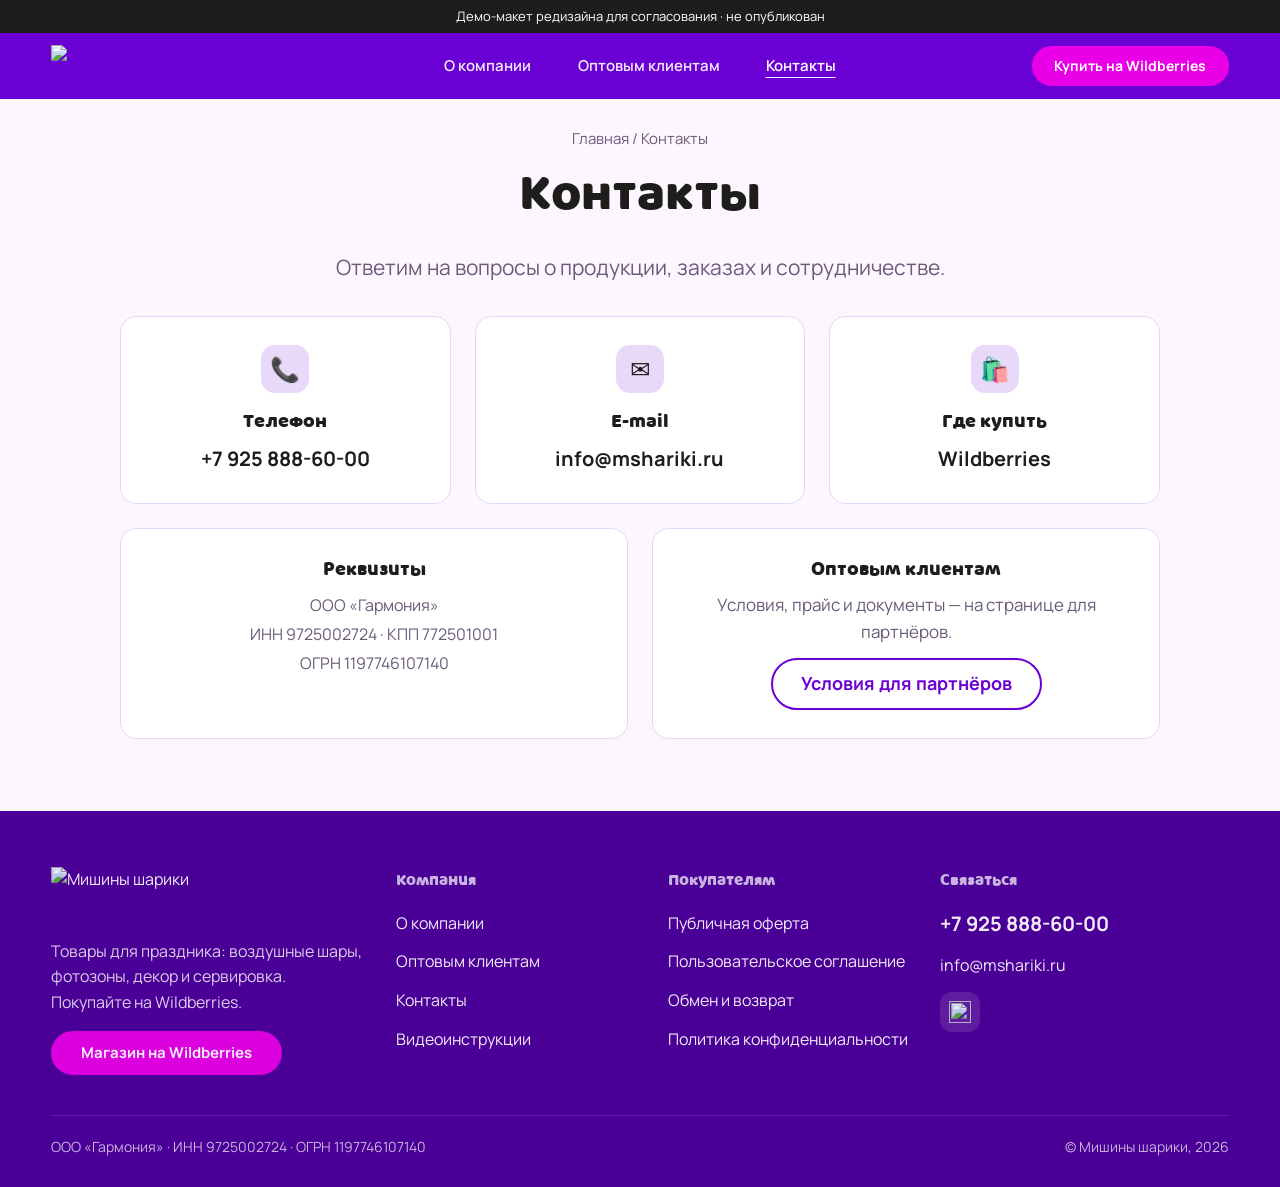
==== kontakty.html @ 238edade "Update Mishiny Shariki demo with approved homepage and company copy" ====
<!doctype html><html lang="ru"><head><meta charset="utf-8">
<meta name="viewport" content="width=device-width,initial-scale=1">
<title>Контакты — Мишины шарики</title><meta name="robots" content="noindex">
<link rel="preconnect" href="https://fonts.googleapis.com"><link rel="preconnect" href="https://fonts.gstatic.com" crossorigin>
<link href="https://fonts.googleapis.com/css2?family=Manrope:wght@400;500;600;700;800&display=swap" rel="stylesheet">
<link rel="stylesheet" href="styles.css"></head><body>
<div class="demo-flag">Демо-макет редизайна для согласования · не опубликован</div>
<header class="hdr" id="hdr"><div class="wrap">
<a class="logo" href="index.html" aria-label="Мишины шарики — на главную"><img src="https://cdn.insales-shop.ru/files/1/7526/40328550/original/logo_%D0%9B%D0%BE%D0%B3%D0%BE_3%D0%BA4.svg" alt="Мишины шарики"></a>
<nav><a href="o-kompanii.html">О компании</a><a href="optovym-klientam.html">Оптовым клиентам</a><a href="kontakty.html" aria-current="page">Контакты</a></nav>
<a class="btn btn-main hdr-cta" href="https://www.wildberries.ru/brands/mishiny-shariki" target="_blank" rel="noopener">Купить на Wildberries</a>
<button class="burger" aria-label="Меню" onclick="document.getElementById('hdr').classList.toggle('open')">☰</button>
</div></header><main>
<div class="wrap"><div class="crumbs"><a href="index.html">Главная</a> / Контакты</div>
<div class="page-head"><h1>Контакты</h1><p class="lead">Ответим на вопросы о продукции, заказах и сотрудничестве.</p></div>
<div class="contacts">
<div class="tile"><div class="ico">📞</div><h3>Телефон</h3><a href="tel:+79258886000">+7 925 888-60-00</a></div>
<div class="tile"><div class="ico">✉️</div><h3>E-mail</h3><a href="mailto:info@mshariki.ru">info@mshariki.ru</a></div>
<div class="tile"><div class="ico">🛍️</div><h3>Где купить</h3><a href="https://www.wildberries.ru/brands/mishiny-shariki" target="_blank" rel="noopener">Wildberries</a></div>
</div>
<div class="split" style="margin-top:24px">
<div class="tile"><h3>Реквизиты</h3><div class="req">ООО «Гармония»<br>ИНН 9725002724 · КПП 772501001<br>ОГРН 1197746107140</div></div>
<div class="tile"><h3>Оптовым клиентам</h3><p>Условия, прайс и документы — на странице для партнёров.</p><a class="btn btn-line" href="optovym-klientam.html" style="margin-top:12px">Условия для партнёров</a></div>
</div></div></main><footer class="ftr"><div class="wrap">
<div class="ftr-grid">
 <div><a class="logo" href="index.html"><img src="https://cdn.insales-shop.ru/files/1/7526/40328550/original/logo_%D0%9B%D0%BE%D0%B3%D0%BE_3%D0%BA4.svg" alt="Мишины шарики"></a>
  <p>Товары для праздника: воздушные шары, фотозоны, декор и сервировка. Покупайте на Wildberries.</p>
  <a class="btn btn-main" href="https://www.wildberries.ru/brands/mishiny-shariki" target="_blank" rel="noopener" style="min-height:44px;font-size:15px">Магазин на Wildberries</a></div>
 <div><h4>Компания</h4><ul><li><a href="o-kompanii.html">О компании</a></li><li><a href="optovym-klientam.html">Оптовым клиентам</a></li><li><a href="kontakty.html">Контакты</a></li><li><a href="videoinstruktsii.html">Видеоинструкции</a></li></ul></div>
 <div><h4>Покупателям</h4><ul><li><a href="https://mshariki.ru/page/oferta">Публичная оферта</a></li><li><a href="https://mshariki.ru/page/agreement">Пользовательское соглашение</a></li><li><a href="https://mshariki.ru/page/exchange">Обмен и возврат</a></li><li><a href="https://mshariki.ru/page/privacy-policy">Политика конфиденциальности</a></li></ul></div>
 <div><h4>Связаться</h4><ul><li><a class="big" href="tel:+79258886000">+7 925 888-60-00</a></li><li><a href="mailto:info@mshariki.ru">info@mshariki.ru</a></li></ul>
  <div class="social"><a href="#" aria-label="MAX"><img src="https://cdn.insales-shop.ru/files/1/5425/138122545/original/MAX-24x24.png" alt=""></a></div></div>
</div>
<div class="ftr-bottom"><span>ООО «Гармония» · ИНН 9725002724 · ОГРН 1197746107140</span><span>© Мишины шарики, 2026</span></div>
</div></footer>
<script>
(function(){var h=document.getElementById('hdr');addEventListener('scroll',function(){h.classList.toggle('scrolled',scrollY>10)},{passive:true});
document.querySelectorAll('.slider').forEach(function(s){var t=s.querySelector('.track'),p=s.querySelector('.prev'),n=s.querySelector('.next');if(!t||!p||!n)return;
function st(){p.disabled=t.scrollLeft<=4;n.disabled=t.scrollLeft+t.clientWidth>=t.scrollWidth-4}
function step(){var c=t.querySelector('.card');return c?c.getBoundingClientRect().width+24:t.clientWidth}
p.onclick=function(){t.scrollBy({left:-step()})};n.onclick=function(){t.scrollBy({left:step()})};t.addEventListener('scroll',st,{passive:true});addEventListener('resize',st);st()});
})();
</script></body></html>
---- styles.css ----
@font-face{font-family:"Baloo Cyrillic";src:url(fonts/baloo-cyrillic.ttf) format("truetype");font-weight:400 900;font-display:swap}
/* Мишины шарики — демо редизайна v2. Единая система: шрифт Inter Tight, одна ширина контента, одна шкала размеров. */
:root{
  --violet:#6B00D4; --lilac-br:#D094FF; --pink-br:#FA94FF; --peach:#FFC4B9; --rose:#FF0089; --black-br:#1D1D1B; --violet-dark:#4A0096; --magenta:#E900E6; --magenta-dark:#C400C1;
  --lilac:#E9D9F9; --lilac-soft:#F4EAFD; --bg:#FEF6FF; --ink:#1D1D1B; --muted:#6A5B78; --line:#E6D6F5; --white:#fff;
  --wrap:1680px; --gut:4vw; --r:16px; --r-sm:10px;
  --h1:clamp(32px,4.4vw,52px); --h2:clamp(26px,3vw,36px); --h3:20px; --body:18px; --small:15px;
}
*{box-sizing:border-box}
html{scroll-behavior:smooth}
body{margin:0;background:var(--bg);color:var(--ink);font:400 var(--body)/1.6 "Manrope","Inter Tight",system-ui,-apple-system,"Segoe UI",Roboto,Arial,sans-serif;-webkit-font-smoothing:antialiased}
img{max-width:100%;display:block}
a{color:var(--violet)}
h1,h2,h3{font-weight:800;line-height:1.15;margin:0 0 .5em;letter-spacing:-.01em}
h1{font-size:var(--h1)} h2{font-size:var(--h2)} h3{font-size:var(--h3);line-height:1.3}
p{margin:0 0 1em}
.wrap{max-width:var(--wrap);margin:0 auto;padding:0 var(--gut)}
.demo-flag{background:var(--ink);color:#fff;font-size:13px;text-align:center;padding:6px 12px}

/* кнопки */
.btn{display:inline-flex;align-items:center;justify-content:center;gap:8px;min-height:52px;padding:0 28px;border-radius:999px;font:700 17px/1 inherit;font-family:inherit;text-decoration:none;border:2px solid transparent;cursor:pointer;transition:background .15s,transform .15s}
.btn:active{transform:scale(.98)}
.btn-main{background:var(--magenta);color:#fff}
.btn-main:hover{background:var(--magenta-dark)}
.btn-line{background:transparent;color:var(--violet);border-color:var(--violet)}
.btn-line:hover{background:var(--lilac-soft)}

/* шапка */
.hdr{position:sticky;top:0;z-index:20;background:var(--violet);color:#fff}
.hdr .wrap{display:flex;align-items:center;gap:32px;min-height:76px}
.hdr .logo img{height:48px;width:auto}
.hdr nav{display:flex;gap:28px;margin-left:auto}
.hdr nav a{color:#fff;text-decoration:none;font-weight:600;font-size:16px;opacity:.92}
.hdr nav a:hover,.hdr nav a[aria-current]{opacity:1;text-decoration:underline;text-underline-offset:6px}
.hdr .btn{min-height:44px;padding:0 22px;font-size:15px}
.burger{display:none;margin-left:auto;background:none;border:0;color:#fff;font-size:28px;line-height:1;cursor:pointer;padding:8px}

/* главная — первый экран */
.hero{padding:40px 0 24px}
.hero-card{position:relative;overflow:hidden;background:linear-gradient(160deg,var(--lilac) 0%,#F7EEFF 60%,var(--bg) 100%);border-radius:28px;padding:72px 56px 132px;text-align:center}
.hero-card h1{max-width:760px;margin:0 auto .4em}
.hero-card p{max-width:640px;margin:0 auto 1.6em;color:var(--muted);font-size:20px}
.hero-cta{display:flex;gap:14px;justify-content:center;flex-wrap:wrap}
.hero .deco{position:absolute;bottom:-10px;width:300px;pointer-events:none}
.hero .deco.l{left:-30px} .hero .deco.r{right:-20px}
.hero-content{position:relative;z-index:1}

/* секции */
.sec{padding:56px 0}
.sec-head{display:flex;align-items:end;justify-content:space-between;gap:16px;margin-bottom:28px}
.sec-head p{color:var(--muted);margin:0;max-width:560px}

/* видеоинструкции */
.cards{display:grid;grid-template-columns:repeat(3,1fr);gap:24px}
.card{background:#fff;border:1px solid var(--line);border-radius:var(--r);overflow:hidden;display:flex;flex-direction:column;text-decoration:none;color:inherit;transition:transform .2s,box-shadow .2s}
.card:hover{transform:translateY(-4px);box-shadow:0 16px 36px rgba(107,0,212,.12)}
.thumb{position:relative;aspect-ratio:16/10;overflow:hidden;background:linear-gradient(135deg,#C9A6F2,#F3A6F1)}
.thumb img{position:absolute;inset:0;width:100%;height:100%;object-fit:cover}
.play{position:absolute;inset:0;margin:auto;width:64px;height:64px;border-radius:50%;background:rgba(255,255,255,.92);display:grid;place-items:center;box-shadow:0 6px 18px rgba(0,0,0,.15)}
.play::after{content:"";border-left:20px solid var(--magenta);border-top:12px solid transparent;border-bottom:12px solid transparent;margin-left:5px}
.card-body{padding:20px 22px 24px;display:flex;flex-direction:column;gap:14px;flex:1}
.card-body h3{margin:0}
.card-body .more{margin-top:auto;color:var(--magenta);font-weight:700;font-size:16px}

/* полоса опта */
.band{background:var(--violet);color:#fff;border-radius:28px;padding:48px 56px;display:grid;grid-template-columns:1.4fr 1fr;gap:32px;align-items:center}
.band h2{color:#fff}
.band p{opacity:.9;margin:0}
.band .btn-main{justify-self:end}

/* внутренние страницы — единый шаблон */
.crumbs{font-size:var(--small);color:var(--muted);padding:28px 0 0}
.crumbs a{color:var(--muted);text-decoration:none}
.crumbs a:hover{color:var(--violet)}
.page-head{padding:16px 0 32px}
.page-head .lead{font-size:21px;color:var(--muted);max-width:820px}
.prose{max-width:820px}
.prose h2{margin-top:1.6em}
.prose p{color:#2E2338}
.grid-3{display:grid;grid-template-columns:repeat(3,1fr);gap:24px;margin:8px 0 8px}
.tile{background:#fff;border:1px solid var(--line);border-radius:var(--r);padding:28px}
.tile .ico{width:48px;height:48px;border-radius:14px;background:var(--lilac);display:grid;place-items:center;font-size:24px;margin-bottom:16px}
.tile h3{margin-bottom:8px}
.tile p{margin:0;color:var(--muted);font-size:17px}
.split{display:grid;grid-template-columns:1fr 1fr;gap:24px}

/* форма */
.form-card{background:var(--lilac-soft);border-radius:28px;padding:40px}
.form-card h2{margin-bottom:.3em}
.form-card .sub{color:var(--muted);margin-bottom:24px}
.fields{display:grid;grid-template-columns:1fr 1fr;gap:16px}
.fields .full{grid-column:1/-1}
label{display:block;font-size:var(--small);font-weight:600;margin-bottom:6px}
input,textarea{width:100%;border:1px solid transparent;background:#fff;border-radius:var(--r-sm);padding:14px 16px;font:inherit;font-size:17px;color:var(--ink)}
input:focus,textarea:focus{outline:none;border-color:var(--violet)}
textarea{min-height:110px;resize:vertical}
.agree{display:flex;gap:10px;align-items:flex-start;font-size:14px;color:var(--muted);margin:16px 0 20px}
.agree input{width:auto;margin-top:3px}

/* контакты */
.contacts{display:grid;grid-template-columns:repeat(3,1fr);gap:24px}
.contacts .tile a{font-size:20px;font-weight:700;color:var(--ink);text-decoration:none}
.req{font-size:16px;color:var(--muted);line-height:1.8}

/* футер */
.ftr{background:var(--violet-dark);color:#fff;margin-top:72px;padding:56px 0 28px}
.ftr-grid{display:grid;grid-template-columns:1.3fr 1fr 1fr 1.2fr;gap:32px}
.ftr .logo img{height:56px;width:auto;margin-bottom:16px}
.ftr p{opacity:.8;font-size:16px}
.ftr h4{font-size:14px;text-transform:uppercase;letter-spacing:.08em;opacity:.7;margin:0 0 14px;font-weight:700}
.ftr ul{list-style:none;margin:0;padding:0;display:grid;gap:10px}
.ftr a{color:#fff;text-decoration:none;font-size:16px;opacity:.92}
.ftr a:hover{opacity:1;text-decoration:underline}
.ftr .big{font-size:20px;font-weight:700}
.social{display:flex;gap:10px;margin-top:14px}
.social a{width:40px;height:40px;border-radius:12px;background:rgba(255,255,255,.12);display:grid;place-items:center}
.social img{width:22px;height:22px}
.ftr-bottom{border-top:1px solid rgba(255,255,255,.16);margin-top:40px;padding-top:20px;display:flex;justify-content:space-between;gap:16px;flex-wrap:wrap;font-size:14px;opacity:.7}

/* мобильная версия */
@media (max-width:960px){
  .cards,.grid-3,.contacts{grid-template-columns:1fr 1fr}
  .ftr-grid{grid-template-columns:1fr 1fr}
  .band{grid-template-columns:1fr;padding:36px 28px}
  .band .btn-main{justify-self:start}
}
@media (max-width:720px){
  :root{--gut:16px;--body:17px}
  .hdr nav{display:none}
  .hdr .wrap{min-height:64px;gap:12px}
  .hdr .logo img{height:40px}
  .hdr .hdr-cta{display:none}
  .burger{display:block}
  .hdr.open nav{display:flex;position:absolute;top:64px;left:0;right:0;flex-direction:column;gap:0;background:var(--violet);padding:8px 16px 16px}
  .hdr.open nav a{padding:12px 0;border-bottom:1px solid rgba(255,255,255,.15)}
  .hero{padding:16px 0}
  .hero-card{padding:40px 20px 190px;border-radius:22px}
  .hero-card p{font-size:17px}
  .hero .deco{width:140px;bottom:-8px}
  .hero .deco.l{left:-24px} .hero .deco.r{right:-18px}
  .hero-cta .btn{width:100%}
  .sec{padding:40px 0}
  .sec-head{flex-direction:column;align-items:start}
  .cards,.grid-3,.contacts,.split,.fields{grid-template-columns:1fr}
  .form-card{padding:28px 20px}
  .ftr-grid{grid-template-columns:1fr}
}


/* ===== правки Александры 22.11: её первый экран, единое выравнивание по центру ===== */
.wrap{padding:0 max(16px,4vw)}
.hero{padding:24px 0 8px}
.hero-card{height:75vh;min-height:520px;max-height:820px;display:flex;align-items:center;justify-content:center;padding:40px 24px 120px;border-radius:35px;
  background:#E9D9F9 url(https://cdn.insales-shop.ru/files/1/49/100376625/original/banner_94f40b63a5e8bab4c2ad0e14fa8c6d6b.jpg) center/cover no-repeat}
.hero-card h1{font-size:clamp(34px,5vw,72px);line-height:1.02;max-width:1100px;margin:0 auto .45em}
.hero-card p{font-size:clamp(17px,1.5vw,22px);font-weight:500;color:var(--ink);max-width:820px}
.hero-content{position:relative;z-index:2}
/* шары как в её теме: лежат внизу, повёрнуты на 90°, медленно раскачиваются */
.hero .slider-el{position:absolute;z-index:1;height:auto;pointer-events:none}
.hero .slider-el-left{width:clamp(300px,29vw,562px);left:0;bottom:-44%;transform:rotate(90deg);animation:slider-el 30s linear infinite}
.hero .slider-el-right{width:clamp(300px,29vw,562px);right:5%;bottom:-49%;transform:rotate(90deg);animation:slider-el 30s linear infinite reverse}
.hero .slider-cake{width:clamp(150px,15vw,300px);right:0;bottom:-7%;transform:rotate(-15deg);animation:slider-cake 10s linear infinite}
.hero .circle{position:absolute;width:1500px;height:1500px;border-radius:50%;background:rgba(197,166,237,.5);z-index:0;left:0}
.hero .circle1{bottom:-1250px;animation:circle 15s linear infinite}
.hero .circle2{bottom:-1150px;animation:circle 45s linear infinite}
@keyframes slider-el{0%{transform:rotate(90deg)}50%{transform:rotate(60deg)}100%{transform:rotate(90deg)}}
@keyframes slider-cake{0%{transform:rotate(-15deg)}50%{transform:rotate(-10deg)}100%{transform:rotate(-15deg)}}
@keyframes circle{from{left:100%}to{left:-1500px}}

/* единое выравнивание: заголовки секций по центру */
.sec-head{flex-direction:column;align-items:center;text-align:center;margin-bottom:32px}
.sec-head p{margin:0 auto}
.sec-foot{display:flex;justify-content:center;margin-top:32px}
.vid-panel{background:var(--lilac);border-radius:35px;padding:56px clamp(16px,3vw,48px)}
/* листание видеоинструкций */
.slider{position:relative}
.track{display:grid;grid-auto-flow:column;grid-auto-columns:calc((100% - 48px)/3);gap:24px;overflow-x:auto;scroll-snap-type:x mandatory;scrollbar-width:none;scroll-behavior:smooth;padding:4px 2px 8px}
.track::-webkit-scrollbar{display:none}
.track .card{scroll-snap-align:start}
.arrow{position:absolute;top:38%;width:52px;height:52px;border-radius:50%;border:0;background:#fff;color:var(--violet);font-size:22px;cursor:pointer;box-shadow:0 6px 18px rgba(107,0,212,.18);z-index:2;display:grid;place-items:center}
.arrow:disabled{opacity:.35;cursor:default}
.arrow.prev{left:-20px}.arrow.next{right:-20px}
.card .play{transition:transform .2s}
.card:hover .play{transform:scale(1.08)}
.card-body .btn{align-self:center;min-height:44px;padding:0 24px;font-size:15px;margin-top:auto}
.card-body{text-align:center}
.card.soon{opacity:.75}
.card.soon .thumb{background:repeating-linear-gradient(135deg,#E9D9F9 0 14px,#F4EAFD 14px 28px)}
.band{grid-template-columns:1fr;text-align:center;justify-items:center}
.band p{max-width:760px;margin:0 auto}
.band .btn-main{justify-self:center}
.page-head{text-align:center}
.page-head .lead{margin:0 auto}
.crumbs{text-align:center}
.prose{margin:0 auto}
.tile{text-align:center}
.tile .ico{margin:0 auto 16px}
.vgrid{display:grid;grid-template-columns:repeat(3,1fr);gap:24px}
@media (max-width:960px){.track{grid-auto-columns:calc((100% - 24px)/2)}.vgrid{grid-template-columns:1fr 1fr}}
@media (max-width:720px){
  .hero-card{height:auto;min-height:540px;border-radius:24px;padding:40px 16px 190px;background-image:url(https://cdn.insales-shop.ru/files/1/2545/99125745/original/banner-mob.jpg)}
  .hero .slider-el-left,.hero .slider-el-right{width:300px;bottom:-150px}
  .hero .slider-el-left{left:-70px}.hero .slider-el-right{right:-90px}
  .hero .slider-cake{width:110px;right:-6px;bottom:-14px}
  .hero-cta .btn{width:100%}
  .track{grid-auto-columns:86%}
  .arrow{display:none}
  .vgrid{grid-template-columns:1fr}
  .vid-panel{padding:36px 16px;border-radius:24px}
}
@media (prefers-reduced-motion:reduce){.hero .slider-el,.hero .slider-cake,.hero .circle{animation:none}}

/* меню шапки по центру (22.11) */
.hdr .wrap{position:relative}
.hdr nav{position:absolute;left:50%;transform:translateX(-50%);margin:0}
.hdr .hdr-cta{margin-left:auto}
@media (max-width:720px){.hdr nav{transform:none;left:0}}
@media (max-width:900px){.hdr .hdr-cta{display:none}}

/* рамка карточек видео: одна линия + мягкая тень, без ореола (22.11) */
.vid-panel .card,.vgrid .card{border:1.5px solid rgba(107,0,212,.28);box-shadow:0 4px 14px rgba(107,0,212,.10)}
.vid-panel .card:hover,.vgrid .card:hover{border-color:var(--magenta);box-shadow:0 8px 20px rgba(107,0,212,.16)}
.track{padding:6px 4px 18px;margin:-6px -4px -12px}
.card .thumb{border-bottom:1.5px solid rgba(107,0,212,.18)}
.card.soon{border-style:dashed}

/* внутренние страницы: одна центральная ось (22.11) */
.prose{max-width:860px;margin:0 auto;text-align:center}
.prose h2{margin-top:1.4em}
.page-head{max-width:1040px;margin:0 auto}
.grid-3,.contacts,.split{max-width:1040px;margin-left:auto;margin-right:auto}
.vgrid{max-width:1240px;margin:0 auto}
.split .tile{text-align:center}

/* шапка: расстояния и размеры от ширины экрана (22.11) */
.hdr .wrap{min-height:clamp(64px,5.2vw,92px)}
.hdr nav{gap:clamp(20px,3.6vw,72px)}
.hdr nav a{font-size:clamp(15px,1.15vw,20px)}
.hdr .logo img{height:clamp(40px,3.3vw,60px)}
.hdr .hdr-cta{min-height:clamp(40px,2.9vw,52px);padding:0 clamp(18px,1.6vw,28px);font-size:clamp(14px,1vw,17px)}


/* брендбук МШ (Figma, 22.11): заголовки Baloo Cyrillic, текст Manrope, цвета из «Основные цвета» */
h1,h2,h3,.hero-card h1,.band h2,.ftr h4{font-family:"Baloo Cyrillic","Manrope",sans-serif;font-weight:400;letter-spacing:0}
h1,h2{line-height:1.1}
.hero-card h1{font-size:clamp(36px,5.2vw,76px);line-height:1}
.ftr h4{text-transform:none;letter-spacing:0;font-size:17px}
.btn{font-family:"Manrope",sans-serif;font-weight:700}

.prose a.about-contact{color:#1545b0;text-decoration:underline;text-underline-offset:.18em}
.prose h3{margin:1.2em 0 .3em}
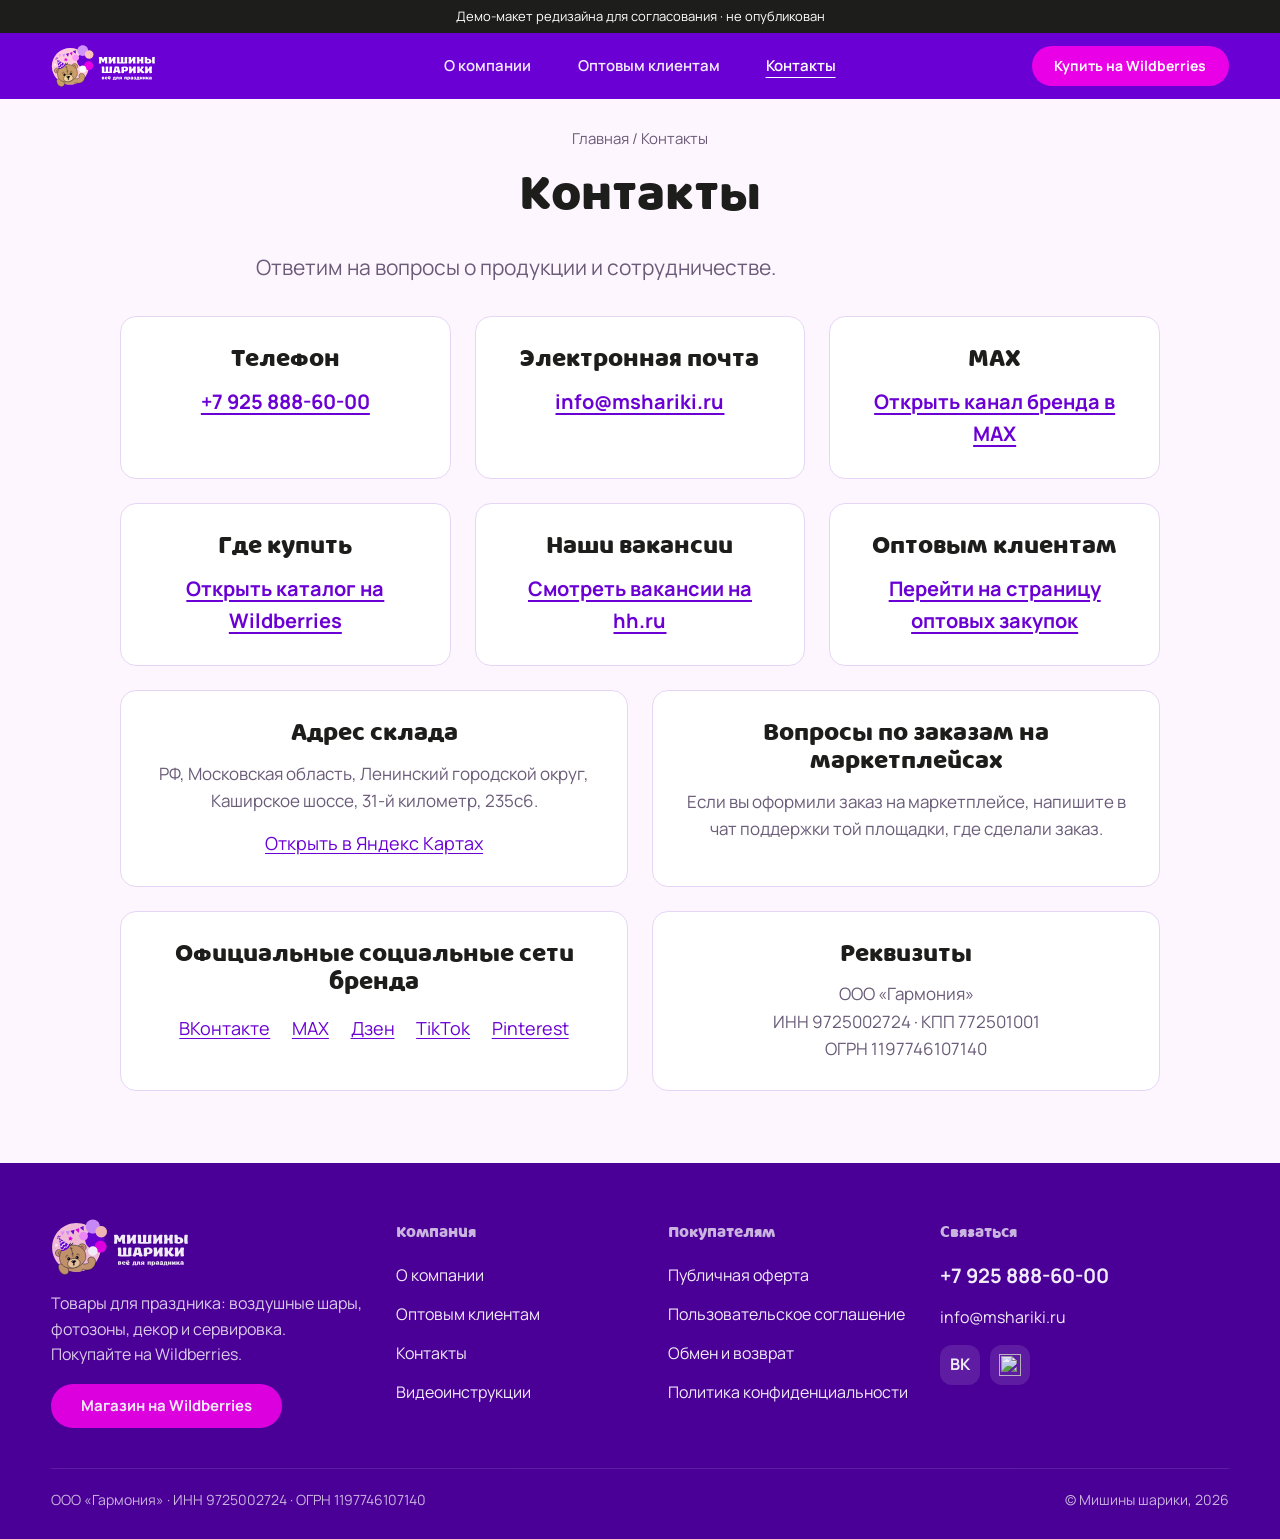
==== commit f2eb90af: "Apply video revisions and update brand contacts" ====
--- a/kontakty.html
+++ b/kontakty.html
@@ -6,30 +6,36 @@
 <link rel="stylesheet" href="styles.css"></head><body>
 <div class="demo-flag">Демо-макет редизайна для согласования · не опубликован</div>
 <header class="hdr" id="hdr"><div class="wrap">
-<a class="logo" href="index.html" aria-label="Мишины шарики — на главную"><img src="https://cdn.insales-shop.ru/files/1/7526/40328550/original/logo_%D0%9B%D0%BE%D0%B3%D0%BE_3%D0%BA4.svg" alt="Мишины шарики"></a>
+<a class="logo" href="index.html" aria-label="Мишины шарики — на главную"><img src="mishiny-shariki.svg" alt="Мишины шарики"></a>
 <nav><a href="o-kompanii.html">О компании</a><a href="optovym-klientam.html">Оптовым клиентам</a><a href="kontakty.html" aria-current="page">Контакты</a></nav>
 <a class="btn btn-main hdr-cta" href="https://www.wildberries.ru/brands/mishiny-shariki" target="_blank" rel="noopener">Купить на Wildberries</a>
 <button class="burger" aria-label="Меню" onclick="document.getElementById('hdr').classList.toggle('open')">☰</button>
 </div></header><main>
 <div class="wrap"><div class="crumbs"><a href="index.html">Главная</a> / Контакты</div>
-<div class="page-head"><h1>Контакты</h1><p class="lead">Ответим на вопросы о продукции, заказах и сотрудничестве.</p></div>
-<div class="contacts">
-<div class="tile"><div class="ico">📞</div><h3>Телефон</h3><a href="tel:+79258886000">+7 925 888-60-00</a></div>
-<div class="tile"><div class="ico">✉️</div><h3>E-mail</h3><a href="mailto:info@mshariki.ru">info@mshariki.ru</a></div>
-<div class="tile"><div class="ico">🛍️</div><h3>Где купить</h3><a href="https://www.wildberries.ru/brands/mishiny-shariki" target="_blank" rel="noopener">Wildberries</a></div>
+<div class="page-head"><h1>Контакты</h1><p class="lead">Ответим на вопросы о продукции и сотрудничестве.</p></div>
+<div class="contacts contact-directory">
+<div class="tile"><h2>Телефон</h2><a href="tel:+79258886000">+7 925 888-60-00</a></div>
+<div class="tile"><h2>Электронная почта</h2><a href="mailto:info@mshariki.ru">info@mshariki.ru</a></div>
+<div class="tile"><h2>MAX</h2><a href="https://max.ru/mishinishariki">Открыть канал бренда в MAX</a></div>
+<div class="tile"><h2>Где купить</h2><a href="https://www.wildberries.ru/brands/mishiny-shariki">Открыть каталог на Wildberries</a></div>
+<div class="tile"><h2>Наши вакансии</h2><a href="https://hh.ru/employer/10332983">Смотреть вакансии на hh.ru</a></div>
+<div class="tile"><h2>Оптовым клиентам</h2><a href="optovym-klientam.html">Перейти на страницу оптовых закупок</a></div>
 </div>
-<div class="split" style="margin-top:24px">
-<div class="tile"><h3>Реквизиты</h3><div class="req">ООО «Гармония»<br>ИНН 9725002724 · КПП 772501001<br>ОГРН 1197746107140</div></div>
-<div class="tile"><h3>Оптовым клиентам</h3><p>Условия, прайс и документы — на странице для партнёров.</p><a class="btn btn-line" href="optovym-klientam.html" style="margin-top:12px">Условия для партнёров</a></div>
+<div class="split contact-details">
+<section class="tile"><h2>Адрес склада</h2><p>РФ, Московская область, Ленинский городской округ, Каширское шоссе, 31-й километр, 235с6.</p><a href="https://yandex.ru/maps/?text=%D0%A0%D0%A4%2C%20%D0%9C%D0%BE%D1%81%D0%BA%D0%BE%D0%B2%D1%81%D0%BA%D0%B0%D1%8F%20%D0%BE%D0%B1%D0%BB%D0%B0%D1%81%D1%82%D1%8C%2C%20%D0%9B%D0%B5%D0%BD%D0%B8%D0%BD%D1%81%D0%BA%D0%B8%D0%B9%20%D0%B3%D0%BE%D1%80%D0%BE%D0%B4%D1%81%D0%BA%D0%BE%D0%B9%20%D0%BE%D0%BA%D1%80%D1%83%D0%B3%2C%20%D0%9A%D0%B0%D1%88%D0%B8%D1%80%D1%81%D0%BA%D0%BE%D0%B5%20%D1%88%D0%BE%D1%81%D1%81%D0%B5%2C%2031-%D0%B9%20%D0%BA%D0%B8%D0%BB%D0%BE%D0%BC%D0%B5%D1%82%D1%80%2C%20235%D1%816">Открыть в Яндекс Картах</a></section>
+<section class="tile"><h2>Вопросы по заказам на маркетплейсах</h2><p>Если вы оформили заказ на маркетплейсе, напишите в чат поддержки той площадки, где сделали заказ.</p></section>
+<section class="tile"><h2>Официальные социальные сети бренда</h2>
+<ul class="social-links"><li><a href="https://vk.com/mishinishariki">ВКонтакте</a></li><li><a href="https://max.ru/mishinishariki">MAX</a></li><li><a href="https://dzen.ru/mishinishariki">Дзен</a></li><li><a href="https://www.tiktok.com/@mishinishariki">TikTok</a></li><li><a href="https://ru.pinterest.com/mishinishariki/">Pinterest</a></li></ul></section>
+<section class="tile"><h2>Реквизиты</h2><p>ООО «Гармония»<br>ИНН 9725002724 · КПП 772501001<br>ОГРН 1197746107140</p></section>
 </div></div></main><footer class="ftr"><div class="wrap">
 <div class="ftr-grid">
- <div><a class="logo" href="index.html"><img src="https://cdn.insales-shop.ru/files/1/7526/40328550/original/logo_%D0%9B%D0%BE%D0%B3%D0%BE_3%D0%BA4.svg" alt="Мишины шарики"></a>
+ <div><a class="logo" href="index.html"><img src="mishiny-shariki.svg" alt="Мишины шарики"></a>
   <p>Товары для праздника: воздушные шары, фотозоны, декор и сервировка. Покупайте на Wildberries.</p>
   <a class="btn btn-main" href="https://www.wildberries.ru/brands/mishiny-shariki" target="_blank" rel="noopener" style="min-height:44px;font-size:15px">Магазин на Wildberries</a></div>
  <div><h4>Компания</h4><ul><li><a href="o-kompanii.html">О компании</a></li><li><a href="optovym-klientam.html">Оптовым клиентам</a></li><li><a href="kontakty.html">Контакты</a></li><li><a href="videoinstruktsii.html">Видеоинструкции</a></li></ul></div>
  <div><h4>Покупателям</h4><ul><li><a href="https://mshariki.ru/page/oferta">Публичная оферта</a></li><li><a href="https://mshariki.ru/page/agreement">Пользовательское соглашение</a></li><li><a href="https://mshariki.ru/page/exchange">Обмен и возврат</a></li><li><a href="https://mshariki.ru/page/privacy-policy">Политика конфиденциальности</a></li></ul></div>
  <div><h4>Связаться</h4><ul><li><a class="big" href="tel:+79258886000">+7 925 888-60-00</a></li><li><a href="mailto:info@mshariki.ru">info@mshariki.ru</a></li></ul>
-  <div class="social"><a href="#" aria-label="MAX"><img src="https://cdn.insales-shop.ru/files/1/5425/138122545/original/MAX-24x24.png" alt=""></a></div></div>
+  <div class="social"><a href="https://vk.com/mishinishariki" aria-label="Мишины Шарики во ВКонтакте"><b aria-hidden="true">ВК</b></a><a href="https://max.ru/mishinishariki" aria-label="Канал Мишиных Шариков в MAX"><img src="https://cdn.insales-shop.ru/files/1/5425/138122545/original/MAX-24x24.png" alt=""></a></div></div>
 </div>
 <div class="ftr-bottom"><span>ООО «Гармония» · ИНН 9725002724 · ОГРН 1197746107140</span><span>© Мишины шарики, 2026</span></div>
 </div></footer>
--- a/styles.css
+++ b/styles.css
@@ -225,7 +225,7 @@
 .card.soon{border-style:dashed}
 
 /* внутренние страницы: одна центральная ось (22.11) */
-.prose{max-width:860px;margin:0 auto;text-align:center}
+.prose{margin:0 auto;text-align:center}
 .prose h2{margin-top:1.4em}
 .page-head{max-width:1040px;margin:0 auto}
 .grid-3,.contacts,.split{max-width:1040px;margin-left:auto;margin-right:auto}
@@ -249,3 +249,32 @@
 
 .prose a.about-contact{color:#1545b0;text-decoration:underline;text-underline-offset:.18em}
 .prose h3{margin:1.2em 0 .3em}
+
+
+.page-head .lead,
+.prose {
+  max-width: 48rem;
+}
+
+.prose p,
+.page-head .lead,
+.hero-content p,
+.sec-head p,
+.band p,
+.form-card .sub {
+  text-align: justify;
+  text-align-last: start;
+  hyphens: auto;
+  overflow-wrap: break-word;
+}
+
+.contact-details{margin-top:24px}
+.contact-directory h2,.contact-details h2{font-size:clamp(20px,2vw,26px)}
+.contact-directory .tile a,.contact-details .tile a{color:var(--violet);text-decoration:underline;text-underline-offset:.18em;overflow-wrap:anywhere}
+.contact-details .tile p+a{display:inline-block;margin-top:.8em}
+.social-links{display:flex;flex-wrap:wrap;gap:.6em 1.2em;justify-content:center;padding:0;list-style:none}
+
+.hero-brand{display:inline-flex;padding:clamp(12px,1.6vw,22px) clamp(20px,3vw,40px);margin:0 auto 1rem;background:var(--violet);border-radius:24px}
+.hero-brand img{width:clamp(170px,21vw,310px);height:auto}
+.hero-content h1{font-size:clamp(30px,4vw,57px)}
+.hero-content p,.vid-panel .sec-head p,.band p{font-weight:700}
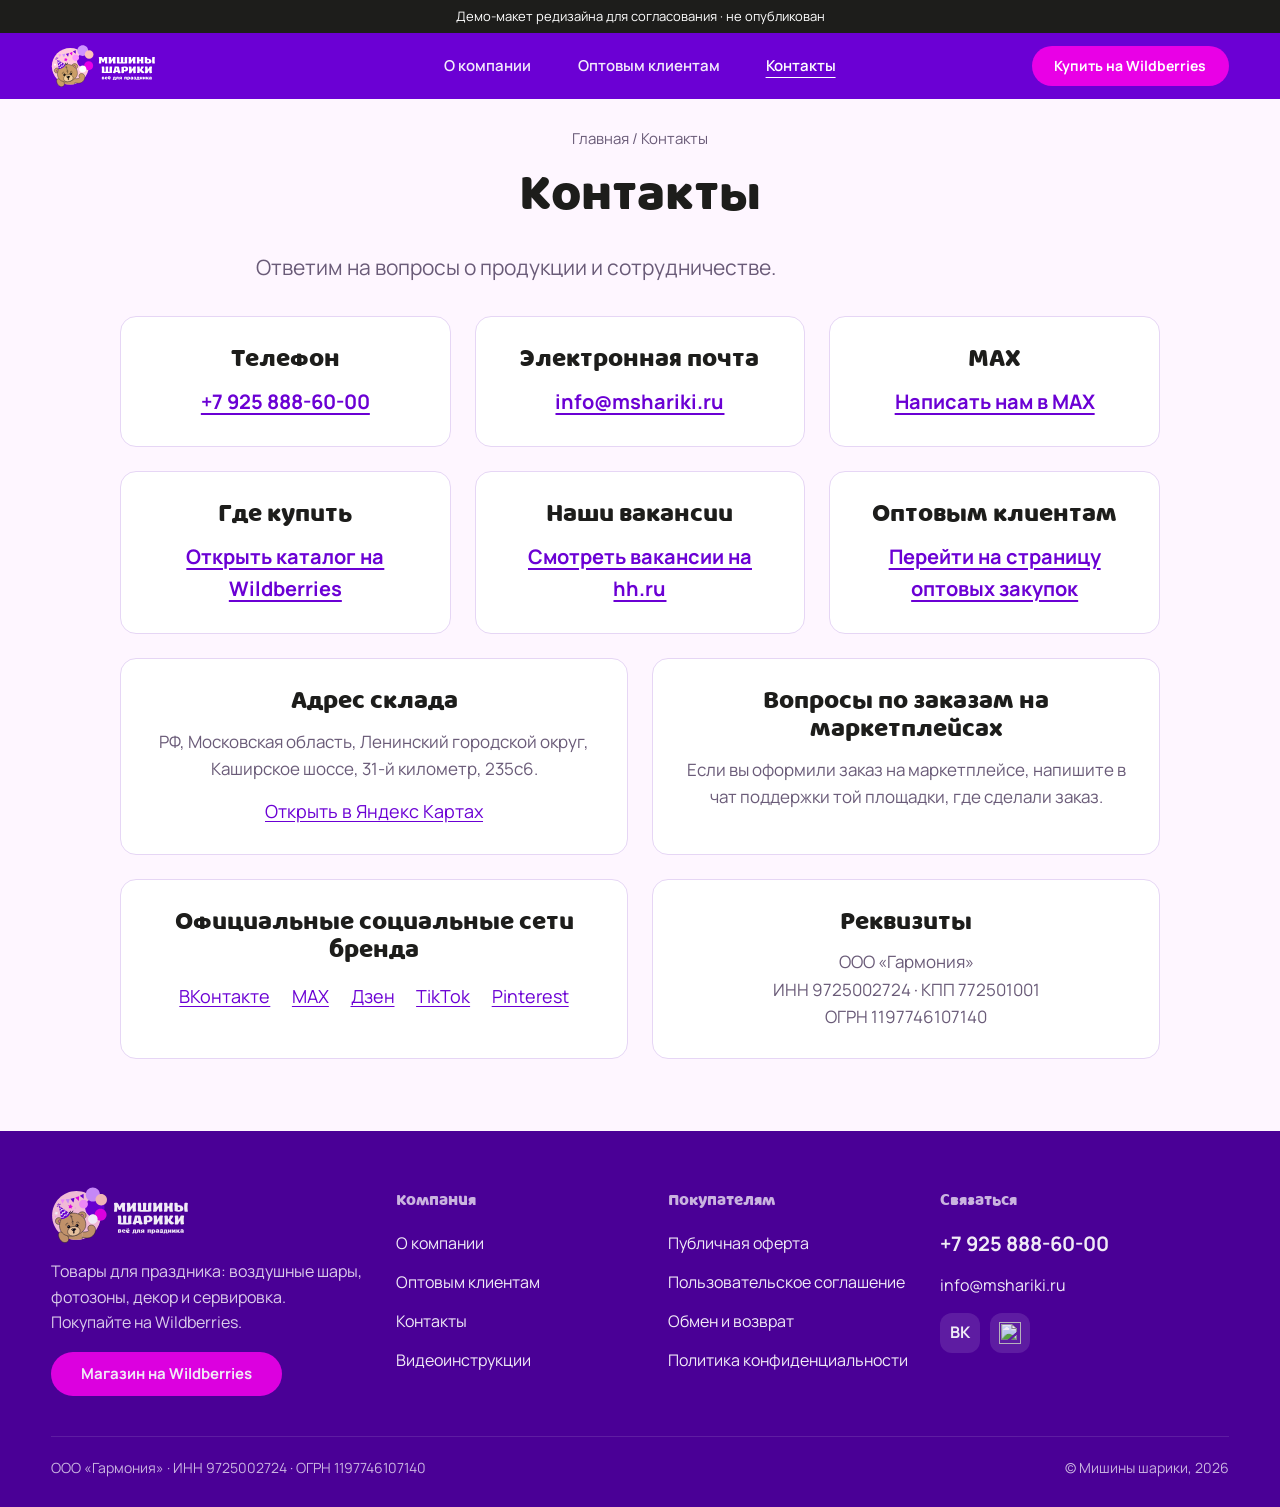
==== commit be52488d: "Use supplied MAX chat, warehouse map and employer links" ====
--- a/kontakty.html
+++ b/kontakty.html
@@ -16,13 +16,13 @@
 <div class="contacts contact-directory">
 <div class="tile"><h2>Телефон</h2><a href="tel:+79258886000">+7 925 888-60-00</a></div>
 <div class="tile"><h2>Электронная почта</h2><a href="mailto:info@mshariki.ru">info@mshariki.ru</a></div>
-<div class="tile"><h2>MAX</h2><a href="https://max.ru/mishinishariki">Открыть канал бренда в MAX</a></div>
+<div class="tile"><h2>MAX</h2><a href="https://max.ru/u/f9LHodD0cOLCOaXU0WAd0PNVzI9SR448RvfAEXOCIW4v3wh_Av6IUVL_Di0">Написать нам в MAX</a></div>
 <div class="tile"><h2>Где купить</h2><a href="https://www.wildberries.ru/brands/mishiny-shariki">Открыть каталог на Wildberries</a></div>
-<div class="tile"><h2>Наши вакансии</h2><a href="https://hh.ru/employer/10332983">Смотреть вакансии на hh.ru</a></div>
+<div class="tile"><h2>Наши вакансии</h2><a href="https://hh.ru/employer/10332983?hhtmFrom=vacancy&amp;tab=DESCRIPTION">Смотреть вакансии на hh.ru</a></div>
 <div class="tile"><h2>Оптовым клиентам</h2><a href="optovym-klientam.html">Перейти на страницу оптовых закупок</a></div>
 </div>
 <div class="split contact-details">
-<section class="tile"><h2>Адрес склада</h2><p>РФ, Московская область, Ленинский городской округ, Каширское шоссе, 31-й километр, 235с6.</p><a href="https://yandex.ru/maps/?text=%D0%A0%D0%A4%2C%20%D0%9C%D0%BE%D1%81%D0%BA%D0%BE%D0%B2%D1%81%D0%BA%D0%B0%D1%8F%20%D0%BE%D0%B1%D0%BB%D0%B0%D1%81%D1%82%D1%8C%2C%20%D0%9B%D0%B5%D0%BD%D0%B8%D0%BD%D1%81%D0%BA%D0%B8%D0%B9%20%D0%B3%D0%BE%D1%80%D0%BE%D0%B4%D1%81%D0%BA%D0%BE%D0%B9%20%D0%BE%D0%BA%D1%80%D1%83%D0%B3%2C%20%D0%9A%D0%B0%D1%88%D0%B8%D1%80%D1%81%D0%BA%D0%BE%D0%B5%20%D1%88%D0%BE%D1%81%D1%81%D0%B5%2C%2031-%D0%B9%20%D0%BA%D0%B8%D0%BB%D0%BE%D0%BC%D0%B5%D1%82%D1%80%2C%20235%D1%816">Открыть в Яндекс Картах</a></section>
+<section class="tile"><h2>Адрес склада</h2><p>РФ, Московская область, Ленинский городской округ, Каширское шоссе, 31-й километр, 235с6.</p><a href="https://yandex.ru/navi/org/mishiny_shariki/218148518369?si=qc6xx1685ekte7j0r8a49wp5cr">Открыть в Яндекс Картах</a></section>
 <section class="tile"><h2>Вопросы по заказам на маркетплейсах</h2><p>Если вы оформили заказ на маркетплейсе, напишите в чат поддержки той площадки, где сделали заказ.</p></section>
 <section class="tile"><h2>Официальные социальные сети бренда</h2>
 <ul class="social-links"><li><a href="https://vk.com/mishinishariki">ВКонтакте</a></li><li><a href="https://max.ru/mishinishariki">MAX</a></li><li><a href="https://dzen.ru/mishinishariki">Дзен</a></li><li><a href="https://www.tiktok.com/@mishinishariki">TikTok</a></li><li><a href="https://ru.pinterest.com/mishinishariki/">Pinterest</a></li></ul></section>
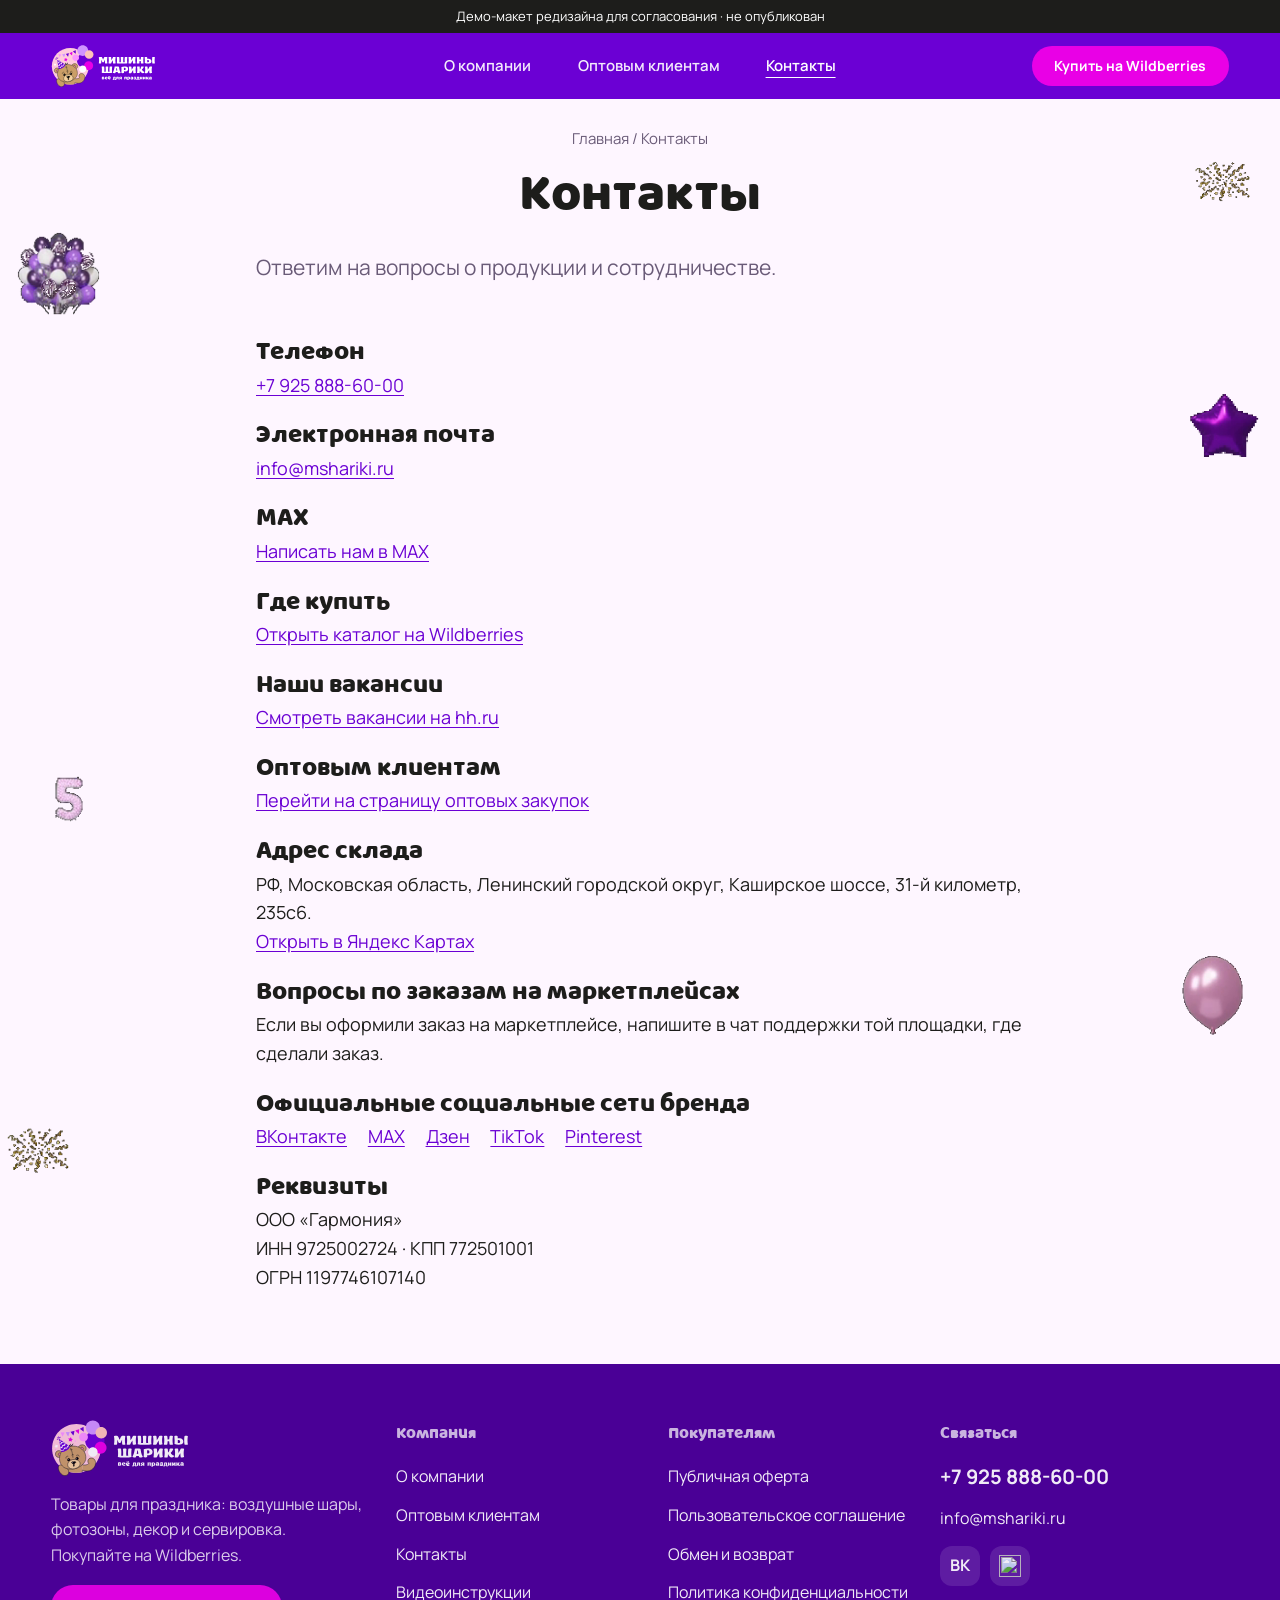
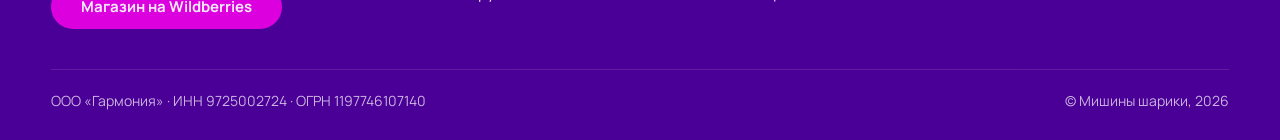
==== commit fdcb18f1: "Учесть замечания по главной, контактам и фирменному декору" ====
--- a/kontakty.html
+++ b/kontakty.html
@@ -1,49 +1,46 @@
-<!doctype html><html lang="ru"><head><meta charset="utf-8">
-<meta name="viewport" content="width=device-width,initial-scale=1">
-<title>Контакты — Мишины шарики</title><meta name="robots" content="noindex">
-<link rel="preconnect" href="https://fonts.googleapis.com"><link rel="preconnect" href="https://fonts.gstatic.com" crossorigin>
-<link href="https://fonts.googleapis.com/css2?family=Manrope:wght@400;500;600;700;800&display=swap" rel="stylesheet">
-<link rel="stylesheet" href="styles.css"></head><body>
-<div class="demo-flag">Демо-макет редизайна для согласования · не опубликован</div>
-<header class="hdr" id="hdr"><div class="wrap">
-<a class="logo" href="index.html" aria-label="Мишины шарики — на главную"><img src="mishiny-shariki.svg" alt="Мишины шарики"></a>
-<nav><a href="o-kompanii.html">О компании</a><a href="optovym-klientam.html">Оптовым клиентам</a><a href="kontakty.html" aria-current="page">Контакты</a></nav>
-<a class="btn btn-main hdr-cta" href="https://www.wildberries.ru/brands/mishiny-shariki" target="_blank" rel="noopener">Купить на Wildberries</a>
-<button class="burger" aria-label="Меню" onclick="document.getElementById('hdr').classList.toggle('open')">☰</button>
-</div></header><main>
-<div class="wrap"><div class="crumbs"><a href="index.html">Главная</a> / Контакты</div>
-<div class="page-head"><h1>Контакты</h1><p class="lead">Ответим на вопросы о продукции и сотрудничестве.</p></div>
-<div class="contacts contact-directory">
-<div class="tile"><h2>Телефон</h2><a href="tel:+79258886000">+7 925 888-60-00</a></div>
-<div class="tile"><h2>Электронная почта</h2><a href="mailto:info@mshariki.ru">info@mshariki.ru</a></div>
-<div class="tile"><h2>MAX</h2><a href="https://max.ru/u/f9LHodD0cOLCOaXU0WAd0PNVzI9SR448RvfAEXOCIW4v3wh_Av6IUVL_Di0">Написать нам в MAX</a></div>
-<div class="tile"><h2>Где купить</h2><a href="https://www.wildberries.ru/brands/mishiny-shariki">Открыть каталог на Wildberries</a></div>
-<div class="tile"><h2>Наши вакансии</h2><a href="https://hh.ru/employer/10332983?hhtmFrom=vacancy&amp;tab=DESCRIPTION">Смотреть вакансии на hh.ru</a></div>
-<div class="tile"><h2>Оптовым клиентам</h2><a href="optovym-klientam.html">Перейти на страницу оптовых закупок</a></div>
-</div>
-<div class="split contact-details">
-<section class="tile"><h2>Адрес склада</h2><p>РФ, Московская область, Ленинский городской округ, Каширское шоссе, 31-й километр, 235с6.</p><a href="https://yandex.ru/navi/org/mishiny_shariki/218148518369?si=qc6xx1685ekte7j0r8a49wp5cr">Открыть в Яндекс Картах</a></section>
-<section class="tile"><h2>Вопросы по заказам на маркетплейсах</h2><p>Если вы оформили заказ на маркетплейсе, напишите в чат поддержки той площадки, где сделали заказ.</p></section>
-<section class="tile"><h2>Официальные социальные сети бренда</h2>
-<ul class="social-links"><li><a href="https://vk.com/mishinishariki">ВКонтакте</a></li><li><a href="https://max.ru/mishinishariki">MAX</a></li><li><a href="https://dzen.ru/mishinishariki">Дзен</a></li><li><a href="https://www.tiktok.com/@mishinishariki">TikTok</a></li><li><a href="https://ru.pinterest.com/mishinishariki/">Pinterest</a></li></ul></section>
-<section class="tile"><h2>Реквизиты</h2><p>ООО «Гармония»<br>ИНН 9725002724 · КПП 772501001<br>ОГРН 1197746107140</p></section>
-</div></div></main><footer class="ftr"><div class="wrap">
-<div class="ftr-grid">
- <div><a class="logo" href="index.html"><img src="mishiny-shariki.svg" alt="Мишины шарики"></a>
-  <p>Товары для праздника: воздушные шары, фотозоны, декор и сервировка. Покупайте на Wildberries.</p>
-  <a class="btn btn-main" href="https://www.wildberries.ru/brands/mishiny-shariki" target="_blank" rel="noopener" style="min-height:44px;font-size:15px">Магазин на Wildberries</a></div>
- <div><h4>Компания</h4><ul><li><a href="o-kompanii.html">О компании</a></li><li><a href="optovym-klientam.html">Оптовым клиентам</a></li><li><a href="kontakty.html">Контакты</a></li><li><a href="videoinstruktsii.html">Видеоинструкции</a></li></ul></div>
- <div><h4>Покупателям</h4><ul><li><a href="https://mshariki.ru/page/oferta">Публичная оферта</a></li><li><a href="https://mshariki.ru/page/agreement">Пользовательское соглашение</a></li><li><a href="https://mshariki.ru/page/exchange">Обмен и возврат</a></li><li><a href="https://mshariki.ru/page/privacy-policy">Политика конфиденциальности</a></li></ul></div>
- <div><h4>Связаться</h4><ul><li><a class="big" href="tel:+79258886000">+7 925 888-60-00</a></li><li><a href="mailto:info@mshariki.ru">info@mshariki.ru</a></li></ul>
-  <div class="social"><a href="https://vk.com/mishinishariki" aria-label="Мишины Шарики во ВКонтакте"><b aria-hidden="true">ВК</b></a><a href="https://max.ru/mishinishariki" aria-label="Канал Мишиных Шариков в MAX"><img src="https://cdn.insales-shop.ru/files/1/5425/138122545/original/MAX-24x24.png" alt=""></a></div></div>
-</div>
-<div class="ftr-bottom"><span>ООО «Гармония» · ИНН 9725002724 · ОГРН 1197746107140</span><span>© Мишины шарики, 2026</span></div>
-</div></footer>
-<script>
-(function(){var h=document.getElementById('hdr');addEventListener('scroll',function(){h.classList.toggle('scrolled',scrollY>10)},{passive:true});
-document.querySelectorAll('.slider').forEach(function(s){var t=s.querySelector('.track'),p=s.querySelector('.prev'),n=s.querySelector('.next');if(!t||!p||!n)return;
-function st(){p.disabled=t.scrollLeft<=4;n.disabled=t.scrollLeft+t.clientWidth>=t.scrollWidth-4}
-function step(){var c=t.querySelector('.card');return c?c.getBoundingClientRect().width+24:t.clientWidth}
-p.onclick=function(){t.scrollBy({left:-step()})};n.onclick=function(){t.scrollBy({left:step()})};t.addEventListener('scroll',st,{passive:true});addEventListener('resize',st);st()});
-})();
+<!doctype html><html lang="ru"><head><meta charset="utf-8">
+<meta name="viewport" content="width=device-width,initial-scale=1">
+<title>Контакты — Мишины шарики</title><meta name="robots" content="noindex">
+<link rel="preconnect" href="https://fonts.googleapis.com"><link rel="preconnect" href="https://fonts.gstatic.com" crossorigin>
+<link href="https://fonts.googleapis.com/css2?family=Manrope:wght@400;500;600;700;800&display=swap" rel="stylesheet">
+<link rel="stylesheet" href="styles.css"></head><body>
+<div class="demo-flag">Демо-макет редизайна для согласования · не опубликован</div>
+<header class="hdr" id="hdr"><div class="wrap">
+<a class="logo" href="index.html" aria-label="Мишины шарики — на главную"><img src="mishiny-shariki.svg" alt="Мишины шарики"></a>
+<nav><a href="o-kompanii.html">О компании</a><a href="optovym-klientam.html">Оптовым клиентам</a><a href="kontakty.html" aria-current="page">Контакты</a></nav>
+<a class="btn btn-main hdr-cta" href="https://www.wildberries.ru/brands/mishiny-shariki" target="_blank" rel="noopener">Купить на Wildberries</a>
+<button class="burger" aria-label="Меню" onclick="document.getElementById('hdr').classList.toggle('open')">☰</button>
+</div></header><main>
+<div class="wrap brand-backdrop"><div class="crumbs"><a href="index.html">Главная</a> / Контакты</div>
+<div class="page-head"><h1>Контакты</h1><p class="lead">Ответим на вопросы о продукции и сотрудничестве.</p></div>
+<dl class="contact-list">
+<dt>Телефон</dt><dd><a href="tel:+79258886000">+7 925 888-60-00</a></dd>
+<dt>Электронная почта</dt><dd><a href="mailto:info@mshariki.ru">info@mshariki.ru</a></dd>
+<dt>MAX</dt><dd><a href="https://max.ru/u/f9LHodD0cOLCOaXU0WAd0PNVzI9SR448RvfAEXOCIW4v3wh_Av6IUVL_Di0">Написать нам в MAX</a></dd>
+<dt>Где купить</dt><dd><a href="https://www.wildberries.ru/brands/mishiny-shariki">Открыть каталог на Wildberries</a></dd>
+<dt>Наши вакансии</dt><dd><a href="https://hh.ru/employer/10332983?hhtmFrom=vacancy&amp;tab=DESCRIPTION">Смотреть вакансии на hh.ru</a></dd>
+<dt>Оптовым клиентам</dt><dd><a href="optovym-klientam.html">Перейти на страницу оптовых закупок</a></dd>
+<dt>Адрес склада</dt><dd><p>РФ, Московская область, Ленинский городской округ, Каширское шоссе, 31-й километр, 235с6.</p><a href="https://yandex.ru/navi/org/mishiny_shariki/218148518369?si=qc6xx1685ekte7j0r8a49wp5cr">Открыть в Яндекс Картах</a></dd>
+<dt>Вопросы по заказам на маркетплейсах</dt><dd><p>Если вы оформили заказ на маркетплейсе, напишите в чат поддержки той площадки, где сделали заказ.</p></dd>
+<dt>Официальные социальные сети бренда</dt><dd><ul class="social-links"><li><a href="https://vk.com/mishinishariki">ВКонтакте</a></li><li><a href="https://max.ru/mishinishariki">MAX</a></li><li><a href="https://dzen.ru/mishinishariki">Дзен</a></li><li><a href="https://www.tiktok.com/@mishinishariki">TikTok</a></li><li><a href="https://ru.pinterest.com/mishinishariki/">Pinterest</a></li></ul></dd>
+<dt>Реквизиты</dt><dd><p>ООО «Гармония»<br>ИНН 9725002724 · КПП 772501001<br>ОГРН 1197746107140</p></dd>
+</dl></div></main><footer class="ftr"><div class="wrap">
+<div class="ftr-grid">
+ <div><a class="logo" href="index.html"><img src="mishiny-shariki.svg" alt="Мишины шарики"></a>
+  <p>Товары для праздника: воздушные шары, фотозоны, декор и сервировка. Покупайте на Wildberries.</p>
+  <a class="btn btn-main" href="https://www.wildberries.ru/brands/mishiny-shariki" target="_blank" rel="noopener" style="min-height:44px;font-size:15px">Магазин на Wildberries</a></div>
+ <div><h4>Компания</h4><ul><li><a href="o-kompanii.html">О компании</a></li><li><a href="optovym-klientam.html">Оптовым клиентам</a></li><li><a href="kontakty.html">Контакты</a></li><li><a href="videoinstruktsii.html">Видеоинструкции</a></li></ul></div>
+ <div><h4>Покупателям</h4><ul><li><a href="https://mshariki.ru/page/oferta">Публичная оферта</a></li><li><a href="https://mshariki.ru/page/agreement">Пользовательское соглашение</a></li><li><a href="https://mshariki.ru/page/exchange">Обмен и возврат</a></li><li><a href="https://mshariki.ru/page/privacy-policy">Политика конфиденциальности</a></li></ul></div>
+ <div><h4>Связаться</h4><ul><li><a class="big" href="tel:+79258886000">+7 925 888-60-00</a></li><li><a href="mailto:info@mshariki.ru">info@mshariki.ru</a></li></ul>
+  <div class="social"><a href="https://vk.com/mishinishariki" aria-label="Мишины Шарики во ВКонтакте"><b aria-hidden="true">ВК</b></a><a href="https://max.ru/mishinishariki" aria-label="Канал Мишиных Шариков в MAX"><img src="https://cdn.insales-shop.ru/files/1/5425/138122545/original/MAX-24x24.png" alt=""></a></div></div>
+</div>
+<div class="ftr-bottom"><span>ООО «Гармония» · ИНН 9725002724 · ОГРН 1197746107140</span><span>© Мишины шарики, 2026</span></div>
+</div></footer>
+<script>
+(function(){var h=document.getElementById('hdr');addEventListener('scroll',function(){h.classList.toggle('scrolled',scrollY>10)},{passive:true});
+document.querySelectorAll('.slider').forEach(function(s){var t=s.querySelector('.track'),p=s.querySelector('.prev'),n=s.querySelector('.next');if(!t||!p||!n)return;
+function st(){p.disabled=t.scrollLeft<=4;n.disabled=t.scrollLeft+t.clientWidth>=t.scrollWidth-4}
+function step(){var c=t.querySelector('.card');return c?c.getBoundingClientRect().width+24:t.clientWidth}
+p.onclick=function(){t.scrollBy({left:-step()})};n.onclick=function(){t.scrollBy({left:step()})};t.addEventListener('scroll',st,{passive:true});addEventListener('resize',st);st()});
+})();
 </script></body></html>
--- a/styles.css
+++ b/styles.css
@@ -268,13 +268,21 @@
   overflow-wrap: break-word;
 }
 
-.contact-details{margin-top:24px}
-.contact-directory h2,.contact-details h2{font-size:clamp(20px,2vw,26px)}
-.contact-directory .tile a,.contact-details .tile a{color:var(--violet);text-decoration:underline;text-underline-offset:.18em;overflow-wrap:anywhere}
-.contact-details .tile p+a{display:inline-block;margin-top:.8em}
-.social-links{display:flex;flex-wrap:wrap;gap:.6em 1.2em;justify-content:center;padding:0;list-style:none}
-
-.hero-brand{display:inline-flex;padding:clamp(12px,1.6vw,22px) clamp(20px,3vw,40px);margin:0 auto 1rem;background:var(--violet);border-radius:24px}
+
+.contact-list{max-width:48rem;margin:0 auto;padding:0;color:var(--ink)}
+.contact-list dt{font:400 clamp(21px,2vw,26px)/1.25 "Baloo Cyrillic","Manrope",sans-serif;margin:1.25rem 0 .15rem}
+.contact-list dd{margin:0;overflow-wrap:anywhere}
+.contact-list dd p{margin:0}
+.contact-list a{color:var(--violet);text-underline-offset:.18em}
+.social-links{display:flex;flex-wrap:wrap;gap:.45rem 1.3rem;padding:0;margin:0;list-style:none}
+.hero-brand{display:inline-flex;margin:0 auto 1rem}
 .hero-brand img{width:clamp(170px,21vw,310px);height:auto}
 .hero-content h1{font-size:clamp(30px,4vw,57px)}
 .hero-content p,.vid-panel .sec-head p,.band p{font-weight:700}
+.hero-content p{text-align:center;text-align-last:center;hyphens:manual}
+.brand-backdrop{position:relative;isolation:isolate}
+.brand-backdrop::before,.brand-backdrop::after{content:"";position:absolute;z-index:-1;pointer-events:none;top:0;bottom:0;width:clamp(65px,9vw,134px);background-repeat:no-repeat}
+.brand-backdrop::before{left:0;background-image:url(brand-bouquet.png),url(brand-five.png),url(brand-confetti.png);background-position:center 130px,65% 59%,10% 90%;background-size:85px,36px,65px}
+.brand-backdrop::after{right:0;background-image:url(brand-star.png),url(brand-balloon.png),url(brand-confetti.png);background-position:center 290px,30% 77%,center 60px;background-size:73px,65px,58px}
+@media(max-width:1080px){.brand-backdrop::before,.brand-backdrop::after{width:50px;height:95px;bottom:auto;top:2.1rem}.brand-backdrop::before{background:url(brand-five.png) center/26px auto no-repeat}.brand-backdrop::after{background:url(brand-star.png) center/41px auto no-repeat}}
+@media(max-width:460px){.brand-backdrop::before,.brand-backdrop::after{height:40px;top:5px;width:32px}.brand-backdrop::before{background-size:18px}.brand-backdrop::after{background-size:26px}}
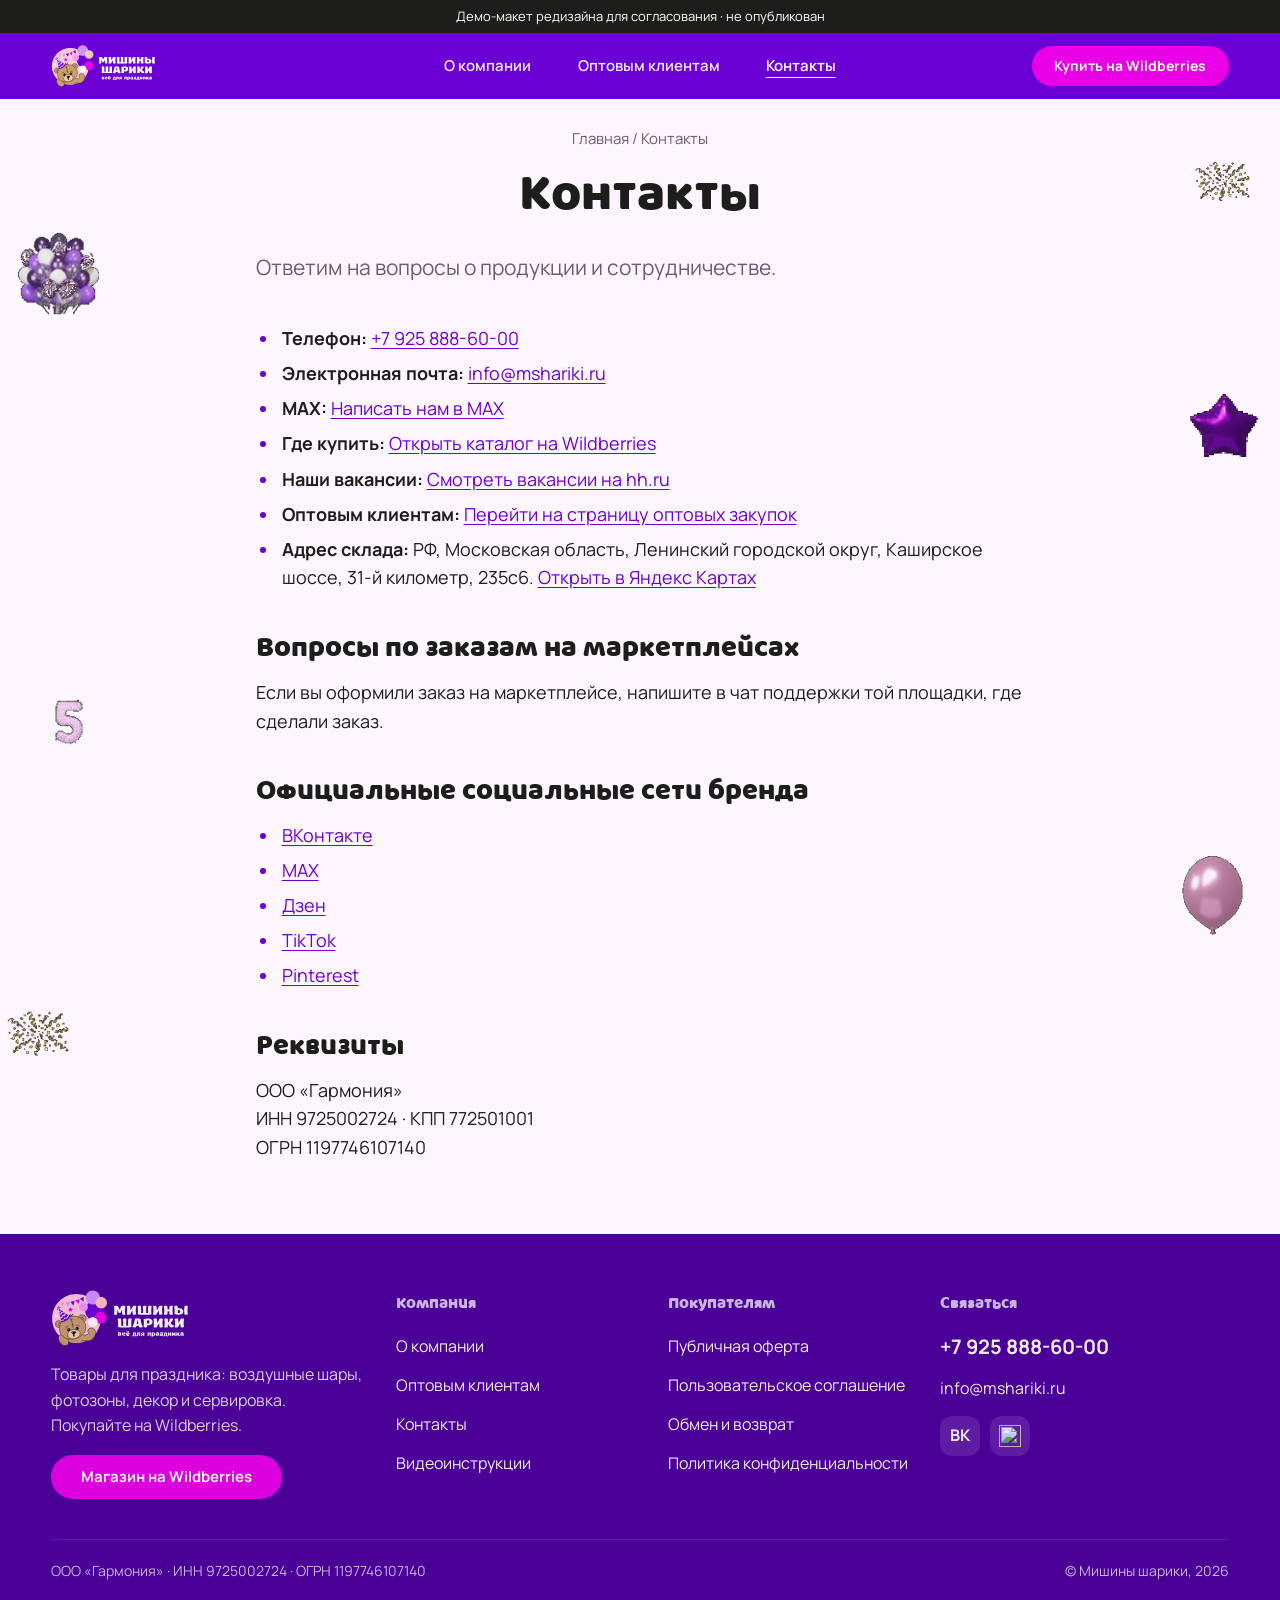
==== commit a4ffb147: "Сверить по видеореференсу фирменный знак и текстовый список контактов" ====
--- a/kontakty.html
+++ b/kontakty.html
@@ -3,7 +3,7 @@
 <title>Контакты — Мишины шарики</title><meta name="robots" content="noindex">
 <link rel="preconnect" href="https://fonts.googleapis.com"><link rel="preconnect" href="https://fonts.gstatic.com" crossorigin>
 <link href="https://fonts.googleapis.com/css2?family=Manrope:wght@400;500;600;700;800&display=swap" rel="stylesheet">
-<link rel="stylesheet" href="styles.css"></head><body>
+<link rel="stylesheet" href="styles.css?v=brand-review"></head><body>
 <div class="demo-flag">Демо-макет редизайна для согласования · не опубликован</div>
 <header class="hdr" id="hdr"><div class="wrap">
 <a class="logo" href="index.html" aria-label="Мишины шарики — на главную"><img src="mishiny-shariki.svg" alt="Мишины шарики"></a>
@@ -13,18 +13,22 @@
 </div></header><main>
 <div class="wrap brand-backdrop"><div class="crumbs"><a href="index.html">Главная</a> / Контакты</div>
 <div class="page-head"><h1>Контакты</h1><p class="lead">Ответим на вопросы о продукции и сотрудничестве.</p></div>
-<dl class="contact-list">
-<dt>Телефон</dt><dd><a href="tel:+79258886000">+7 925 888-60-00</a></dd>
-<dt>Электронная почта</dt><dd><a href="mailto:info@mshariki.ru">info@mshariki.ru</a></dd>
-<dt>MAX</dt><dd><a href="https://max.ru/u/f9LHodD0cOLCOaXU0WAd0PNVzI9SR448RvfAEXOCIW4v3wh_Av6IUVL_Di0">Написать нам в MAX</a></dd>
-<dt>Где купить</dt><dd><a href="https://www.wildberries.ru/brands/mishiny-shariki">Открыть каталог на Wildberries</a></dd>
-<dt>Наши вакансии</dt><dd><a href="https://hh.ru/employer/10332983?hhtmFrom=vacancy&amp;tab=DESCRIPTION">Смотреть вакансии на hh.ru</a></dd>
-<dt>Оптовым клиентам</dt><dd><a href="optovym-klientam.html">Перейти на страницу оптовых закупок</a></dd>
-<dt>Адрес склада</dt><dd><p>РФ, Московская область, Ленинский городской округ, Каширское шоссе, 31-й километр, 235с6.</p><a href="https://yandex.ru/navi/org/mishiny_shariki/218148518369?si=qc6xx1685ekte7j0r8a49wp5cr">Открыть в Яндекс Картах</a></dd>
-<dt>Вопросы по заказам на маркетплейсах</dt><dd><p>Если вы оформили заказ на маркетплейсе, напишите в чат поддержки той площадки, где сделали заказ.</p></dd>
-<dt>Официальные социальные сети бренда</dt><dd><ul class="social-links"><li><a href="https://vk.com/mishinishariki">ВКонтакте</a></li><li><a href="https://max.ru/mishinishariki">MAX</a></li><li><a href="https://dzen.ru/mishinishariki">Дзен</a></li><li><a href="https://www.tiktok.com/@mishinishariki">TikTok</a></li><li><a href="https://ru.pinterest.com/mishinishariki/">Pinterest</a></li></ul></dd>
-<dt>Реквизиты</dt><dd><p>ООО «Гармония»<br>ИНН 9725002724 · КПП 772501001<br>ОГРН 1197746107140</p></dd>
-</dl></div></main><footer class="ftr"><div class="wrap">
+<div class="contact-copy">
+<ul class="contact-list">
+<li><strong>Телефон</strong> <a href="tel:+79258886000">+7 925 888-60-00</a></li>
+<li><strong>Электронная почта</strong> <a href="mailto:info@mshariki.ru">info@mshariki.ru</a></li>
+<li><strong>MAX</strong> <a href="https://max.ru/u/f9LHodD0cOLCOaXU0WAd0PNVzI9SR448RvfAEXOCIW4v3wh_Av6IUVL_Di0">Написать нам в MAX</a></li>
+<li><strong>Где купить</strong> <a href="https://www.wildberries.ru/brands/mishiny-shariki">Открыть каталог на Wildberries</a></li>
+<li><strong>Наши вакансии</strong> <a href="https://hh.ru/employer/10332983?hhtmFrom=vacancy&amp;tab=DESCRIPTION">Смотреть вакансии на hh.ru</a></li>
+<li><strong>Оптовым клиентам</strong> <a href="optovym-klientam.html">Перейти на страницу оптовых закупок</a></li>
+<li><strong>Адрес склада</strong> РФ, Московская область, Ленинский городской округ, Каширское шоссе, 31-й километр, 235с6. <a href="https://yandex.ru/navi/org/mishiny_shariki/218148518369?si=qc6xx1685ekte7j0r8a49wp5cr">Открыть в Яндекс Картах</a></li>
+</ul>
+<h2>Вопросы по заказам на маркетплейсах</h2>
+<p>Если вы оформили заказ на маркетплейсе, напишите в чат поддержки той площадки, где сделали заказ.</p>
+<h2>Официальные социальные сети бренда</h2>
+<ul><li><a href="https://vk.com/mishinishariki">ВКонтакте</a></li><li><a href="https://max.ru/mishinishariki">MAX</a></li><li><a href="https://dzen.ru/mishinishariki">Дзен</a></li><li><a href="https://www.tiktok.com/@mishinishariki">TikTok</a></li><li><a href="https://ru.pinterest.com/mishinishariki/">Pinterest</a></li></ul>
+<h2>Реквизиты</h2><p>ООО «Гармония»<br>ИНН 9725002724 · КПП 772501001<br>ОГРН 1197746107140</p>
+</div></div></main><footer class="ftr"><div class="wrap">
 <div class="ftr-grid">
  <div><a class="logo" href="index.html"><img src="mishiny-shariki.svg" alt="Мишины шарики"></a>
   <p>Товары для праздника: воздушные шары, фотозоны, декор и сервировка. Покупайте на Wildberries.</p>
--- a/styles.css
+++ b/styles.css
@@ -1,288 +1,290 @@
-@font-face{font-family:"Baloo Cyrillic";src:url(fonts/baloo-cyrillic.ttf) format("truetype");font-weight:400 900;font-display:swap}
-/* Мишины шарики — демо редизайна v2. Единая система: шрифт Inter Tight, одна ширина контента, одна шкала размеров. */
-:root{
-  --violet:#6B00D4; --lilac-br:#D094FF; --pink-br:#FA94FF; --peach:#FFC4B9; --rose:#FF0089; --black-br:#1D1D1B; --violet-dark:#4A0096; --magenta:#E900E6; --magenta-dark:#C400C1;
-  --lilac:#E9D9F9; --lilac-soft:#F4EAFD; --bg:#FEF6FF; --ink:#1D1D1B; --muted:#6A5B78; --line:#E6D6F5; --white:#fff;
-  --wrap:1680px; --gut:4vw; --r:16px; --r-sm:10px;
-  --h1:clamp(32px,4.4vw,52px); --h2:clamp(26px,3vw,36px); --h3:20px; --body:18px; --small:15px;
-}
-*{box-sizing:border-box}
-html{scroll-behavior:smooth}
-body{margin:0;background:var(--bg);color:var(--ink);font:400 var(--body)/1.6 "Manrope","Inter Tight",system-ui,-apple-system,"Segoe UI",Roboto,Arial,sans-serif;-webkit-font-smoothing:antialiased}
-img{max-width:100%;display:block}
-a{color:var(--violet)}
-h1,h2,h3{font-weight:800;line-height:1.15;margin:0 0 .5em;letter-spacing:-.01em}
-h1{font-size:var(--h1)} h2{font-size:var(--h2)} h3{font-size:var(--h3);line-height:1.3}
-p{margin:0 0 1em}
-.wrap{max-width:var(--wrap);margin:0 auto;padding:0 var(--gut)}
-.demo-flag{background:var(--ink);color:#fff;font-size:13px;text-align:center;padding:6px 12px}
-
-/* кнопки */
-.btn{display:inline-flex;align-items:center;justify-content:center;gap:8px;min-height:52px;padding:0 28px;border-radius:999px;font:700 17px/1 inherit;font-family:inherit;text-decoration:none;border:2px solid transparent;cursor:pointer;transition:background .15s,transform .15s}
-.btn:active{transform:scale(.98)}
-.btn-main{background:var(--magenta);color:#fff}
-.btn-main:hover{background:var(--magenta-dark)}
-.btn-line{background:transparent;color:var(--violet);border-color:var(--violet)}
-.btn-line:hover{background:var(--lilac-soft)}
-
-/* шапка */
-.hdr{position:sticky;top:0;z-index:20;background:var(--violet);color:#fff}
-.hdr .wrap{display:flex;align-items:center;gap:32px;min-height:76px}
-.hdr .logo img{height:48px;width:auto}
-.hdr nav{display:flex;gap:28px;margin-left:auto}
-.hdr nav a{color:#fff;text-decoration:none;font-weight:600;font-size:16px;opacity:.92}
-.hdr nav a:hover,.hdr nav a[aria-current]{opacity:1;text-decoration:underline;text-underline-offset:6px}
-.hdr .btn{min-height:44px;padding:0 22px;font-size:15px}
-.burger{display:none;margin-left:auto;background:none;border:0;color:#fff;font-size:28px;line-height:1;cursor:pointer;padding:8px}
-
-/* главная — первый экран */
-.hero{padding:40px 0 24px}
-.hero-card{position:relative;overflow:hidden;background:linear-gradient(160deg,var(--lilac) 0%,#F7EEFF 60%,var(--bg) 100%);border-radius:28px;padding:72px 56px 132px;text-align:center}
-.hero-card h1{max-width:760px;margin:0 auto .4em}
-.hero-card p{max-width:640px;margin:0 auto 1.6em;color:var(--muted);font-size:20px}
-.hero-cta{display:flex;gap:14px;justify-content:center;flex-wrap:wrap}
-.hero .deco{position:absolute;bottom:-10px;width:300px;pointer-events:none}
-.hero .deco.l{left:-30px} .hero .deco.r{right:-20px}
-.hero-content{position:relative;z-index:1}
-
-/* секции */
-.sec{padding:56px 0}
-.sec-head{display:flex;align-items:end;justify-content:space-between;gap:16px;margin-bottom:28px}
-.sec-head p{color:var(--muted);margin:0;max-width:560px}
-
-/* видеоинструкции */
-.cards{display:grid;grid-template-columns:repeat(3,1fr);gap:24px}
-.card{background:#fff;border:1px solid var(--line);border-radius:var(--r);overflow:hidden;display:flex;flex-direction:column;text-decoration:none;color:inherit;transition:transform .2s,box-shadow .2s}
-.card:hover{transform:translateY(-4px);box-shadow:0 16px 36px rgba(107,0,212,.12)}
-.thumb{position:relative;aspect-ratio:16/10;overflow:hidden;background:linear-gradient(135deg,#C9A6F2,#F3A6F1)}
-.thumb img{position:absolute;inset:0;width:100%;height:100%;object-fit:cover}
-.play{position:absolute;inset:0;margin:auto;width:64px;height:64px;border-radius:50%;background:rgba(255,255,255,.92);display:grid;place-items:center;box-shadow:0 6px 18px rgba(0,0,0,.15)}
-.play::after{content:"";border-left:20px solid var(--magenta);border-top:12px solid transparent;border-bottom:12px solid transparent;margin-left:5px}
-.card-body{padding:20px 22px 24px;display:flex;flex-direction:column;gap:14px;flex:1}
-.card-body h3{margin:0}
-.card-body .more{margin-top:auto;color:var(--magenta);font-weight:700;font-size:16px}
-
-/* полоса опта */
-.band{background:var(--violet);color:#fff;border-radius:28px;padding:48px 56px;display:grid;grid-template-columns:1.4fr 1fr;gap:32px;align-items:center}
-.band h2{color:#fff}
-.band p{opacity:.9;margin:0}
-.band .btn-main{justify-self:end}
-
-/* внутренние страницы — единый шаблон */
-.crumbs{font-size:var(--small);color:var(--muted);padding:28px 0 0}
-.crumbs a{color:var(--muted);text-decoration:none}
-.crumbs a:hover{color:var(--violet)}
-.page-head{padding:16px 0 32px}
-.page-head .lead{font-size:21px;color:var(--muted);max-width:820px}
-.prose{max-width:820px}
-.prose h2{margin-top:1.6em}
-.prose p{color:#2E2338}
-.grid-3{display:grid;grid-template-columns:repeat(3,1fr);gap:24px;margin:8px 0 8px}
-.tile{background:#fff;border:1px solid var(--line);border-radius:var(--r);padding:28px}
-.tile .ico{width:48px;height:48px;border-radius:14px;background:var(--lilac);display:grid;place-items:center;font-size:24px;margin-bottom:16px}
-.tile h3{margin-bottom:8px}
-.tile p{margin:0;color:var(--muted);font-size:17px}
-.split{display:grid;grid-template-columns:1fr 1fr;gap:24px}
-
-/* форма */
-.form-card{background:var(--lilac-soft);border-radius:28px;padding:40px}
-.form-card h2{margin-bottom:.3em}
-.form-card .sub{color:var(--muted);margin-bottom:24px}
-.fields{display:grid;grid-template-columns:1fr 1fr;gap:16px}
-.fields .full{grid-column:1/-1}
-label{display:block;font-size:var(--small);font-weight:600;margin-bottom:6px}
-input,textarea{width:100%;border:1px solid transparent;background:#fff;border-radius:var(--r-sm);padding:14px 16px;font:inherit;font-size:17px;color:var(--ink)}
-input:focus,textarea:focus{outline:none;border-color:var(--violet)}
-textarea{min-height:110px;resize:vertical}
-.agree{display:flex;gap:10px;align-items:flex-start;font-size:14px;color:var(--muted);margin:16px 0 20px}
-.agree input{width:auto;margin-top:3px}
-
-/* контакты */
-.contacts{display:grid;grid-template-columns:repeat(3,1fr);gap:24px}
-.contacts .tile a{font-size:20px;font-weight:700;color:var(--ink);text-decoration:none}
-.req{font-size:16px;color:var(--muted);line-height:1.8}
-
-/* футер */
-.ftr{background:var(--violet-dark);color:#fff;margin-top:72px;padding:56px 0 28px}
-.ftr-grid{display:grid;grid-template-columns:1.3fr 1fr 1fr 1.2fr;gap:32px}
-.ftr .logo img{height:56px;width:auto;margin-bottom:16px}
-.ftr p{opacity:.8;font-size:16px}
-.ftr h4{font-size:14px;text-transform:uppercase;letter-spacing:.08em;opacity:.7;margin:0 0 14px;font-weight:700}
-.ftr ul{list-style:none;margin:0;padding:0;display:grid;gap:10px}
-.ftr a{color:#fff;text-decoration:none;font-size:16px;opacity:.92}
-.ftr a:hover{opacity:1;text-decoration:underline}
-.ftr .big{font-size:20px;font-weight:700}
-.social{display:flex;gap:10px;margin-top:14px}
-.social a{width:40px;height:40px;border-radius:12px;background:rgba(255,255,255,.12);display:grid;place-items:center}
-.social img{width:22px;height:22px}
-.ftr-bottom{border-top:1px solid rgba(255,255,255,.16);margin-top:40px;padding-top:20px;display:flex;justify-content:space-between;gap:16px;flex-wrap:wrap;font-size:14px;opacity:.7}
-
-/* мобильная версия */
-@media (max-width:960px){
-  .cards,.grid-3,.contacts{grid-template-columns:1fr 1fr}
-  .ftr-grid{grid-template-columns:1fr 1fr}
-  .band{grid-template-columns:1fr;padding:36px 28px}
-  .band .btn-main{justify-self:start}
-}
-@media (max-width:720px){
-  :root{--gut:16px;--body:17px}
-  .hdr nav{display:none}
-  .hdr .wrap{min-height:64px;gap:12px}
-  .hdr .logo img{height:40px}
-  .hdr .hdr-cta{display:none}
-  .burger{display:block}
-  .hdr.open nav{display:flex;position:absolute;top:64px;left:0;right:0;flex-direction:column;gap:0;background:var(--violet);padding:8px 16px 16px}
-  .hdr.open nav a{padding:12px 0;border-bottom:1px solid rgba(255,255,255,.15)}
-  .hero{padding:16px 0}
-  .hero-card{padding:40px 20px 190px;border-radius:22px}
-  .hero-card p{font-size:17px}
-  .hero .deco{width:140px;bottom:-8px}
-  .hero .deco.l{left:-24px} .hero .deco.r{right:-18px}
-  .hero-cta .btn{width:100%}
-  .sec{padding:40px 0}
-  .sec-head{flex-direction:column;align-items:start}
-  .cards,.grid-3,.contacts,.split,.fields{grid-template-columns:1fr}
-  .form-card{padding:28px 20px}
-  .ftr-grid{grid-template-columns:1fr}
-}
-
-
-/* ===== правки Александры 22.11: её первый экран, единое выравнивание по центру ===== */
-.wrap{padding:0 max(16px,4vw)}
-.hero{padding:24px 0 8px}
-.hero-card{height:75vh;min-height:520px;max-height:820px;display:flex;align-items:center;justify-content:center;padding:40px 24px 120px;border-radius:35px;
-  background:#E9D9F9 url(https://cdn.insales-shop.ru/files/1/49/100376625/original/banner_94f40b63a5e8bab4c2ad0e14fa8c6d6b.jpg) center/cover no-repeat}
-.hero-card h1{font-size:clamp(34px,5vw,72px);line-height:1.02;max-width:1100px;margin:0 auto .45em}
-.hero-card p{font-size:clamp(17px,1.5vw,22px);font-weight:500;color:var(--ink);max-width:820px}
-.hero-content{position:relative;z-index:2}
-/* шары как в её теме: лежат внизу, повёрнуты на 90°, медленно раскачиваются */
-.hero .slider-el{position:absolute;z-index:1;height:auto;pointer-events:none}
-.hero .slider-el-left{width:clamp(300px,29vw,562px);left:0;bottom:-44%;transform:rotate(90deg);animation:slider-el 30s linear infinite}
-.hero .slider-el-right{width:clamp(300px,29vw,562px);right:5%;bottom:-49%;transform:rotate(90deg);animation:slider-el 30s linear infinite reverse}
-.hero .slider-cake{width:clamp(150px,15vw,300px);right:0;bottom:-7%;transform:rotate(-15deg);animation:slider-cake 10s linear infinite}
-.hero .circle{position:absolute;width:1500px;height:1500px;border-radius:50%;background:rgba(197,166,237,.5);z-index:0;left:0}
-.hero .circle1{bottom:-1250px;animation:circle 15s linear infinite}
-.hero .circle2{bottom:-1150px;animation:circle 45s linear infinite}
-@keyframes slider-el{0%{transform:rotate(90deg)}50%{transform:rotate(60deg)}100%{transform:rotate(90deg)}}
-@keyframes slider-cake{0%{transform:rotate(-15deg)}50%{transform:rotate(-10deg)}100%{transform:rotate(-15deg)}}
-@keyframes circle{from{left:100%}to{left:-1500px}}
-
-/* единое выравнивание: заголовки секций по центру */
-.sec-head{flex-direction:column;align-items:center;text-align:center;margin-bottom:32px}
-.sec-head p{margin:0 auto}
-.sec-foot{display:flex;justify-content:center;margin-top:32px}
-.vid-panel{background:var(--lilac);border-radius:35px;padding:56px clamp(16px,3vw,48px)}
-/* листание видеоинструкций */
-.slider{position:relative}
-.track{display:grid;grid-auto-flow:column;grid-auto-columns:calc((100% - 48px)/3);gap:24px;overflow-x:auto;scroll-snap-type:x mandatory;scrollbar-width:none;scroll-behavior:smooth;padding:4px 2px 8px}
-.track::-webkit-scrollbar{display:none}
-.track .card{scroll-snap-align:start}
-.arrow{position:absolute;top:38%;width:52px;height:52px;border-radius:50%;border:0;background:#fff;color:var(--violet);font-size:22px;cursor:pointer;box-shadow:0 6px 18px rgba(107,0,212,.18);z-index:2;display:grid;place-items:center}
-.arrow:disabled{opacity:.35;cursor:default}
-.arrow.prev{left:-20px}.arrow.next{right:-20px}
-.card .play{transition:transform .2s}
-.card:hover .play{transform:scale(1.08)}
-.card-body .btn{align-self:center;min-height:44px;padding:0 24px;font-size:15px;margin-top:auto}
-.card-body{text-align:center}
-.card.soon{opacity:.75}
-.card.soon .thumb{background:repeating-linear-gradient(135deg,#E9D9F9 0 14px,#F4EAFD 14px 28px)}
-.band{grid-template-columns:1fr;text-align:center;justify-items:center}
-.band p{max-width:760px;margin:0 auto}
-.band .btn-main{justify-self:center}
-.page-head{text-align:center}
-.page-head .lead{margin:0 auto}
-.crumbs{text-align:center}
-.prose{margin:0 auto}
-.tile{text-align:center}
-.tile .ico{margin:0 auto 16px}
-.vgrid{display:grid;grid-template-columns:repeat(3,1fr);gap:24px}
-@media (max-width:960px){.track{grid-auto-columns:calc((100% - 24px)/2)}.vgrid{grid-template-columns:1fr 1fr}}
-@media (max-width:720px){
-  .hero-card{height:auto;min-height:540px;border-radius:24px;padding:40px 16px 190px;background-image:url(https://cdn.insales-shop.ru/files/1/2545/99125745/original/banner-mob.jpg)}
-  .hero .slider-el-left,.hero .slider-el-right{width:300px;bottom:-150px}
-  .hero .slider-el-left{left:-70px}.hero .slider-el-right{right:-90px}
-  .hero .slider-cake{width:110px;right:-6px;bottom:-14px}
-  .hero-cta .btn{width:100%}
-  .track{grid-auto-columns:86%}
-  .arrow{display:none}
-  .vgrid{grid-template-columns:1fr}
-  .vid-panel{padding:36px 16px;border-radius:24px}
-}
-@media (prefers-reduced-motion:reduce){.hero .slider-el,.hero .slider-cake,.hero .circle{animation:none}}
-
-/* меню шапки по центру (22.11) */
-.hdr .wrap{position:relative}
-.hdr nav{position:absolute;left:50%;transform:translateX(-50%);margin:0}
-.hdr .hdr-cta{margin-left:auto}
-@media (max-width:720px){.hdr nav{transform:none;left:0}}
-@media (max-width:900px){.hdr .hdr-cta{display:none}}
-
-/* рамка карточек видео: одна линия + мягкая тень, без ореола (22.11) */
-.vid-panel .card,.vgrid .card{border:1.5px solid rgba(107,0,212,.28);box-shadow:0 4px 14px rgba(107,0,212,.10)}
-.vid-panel .card:hover,.vgrid .card:hover{border-color:var(--magenta);box-shadow:0 8px 20px rgba(107,0,212,.16)}
-.track{padding:6px 4px 18px;margin:-6px -4px -12px}
-.card .thumb{border-bottom:1.5px solid rgba(107,0,212,.18)}
-.card.soon{border-style:dashed}
-
-/* внутренние страницы: одна центральная ось (22.11) */
-.prose{margin:0 auto;text-align:center}
-.prose h2{margin-top:1.4em}
-.page-head{max-width:1040px;margin:0 auto}
-.grid-3,.contacts,.split{max-width:1040px;margin-left:auto;margin-right:auto}
-.vgrid{max-width:1240px;margin:0 auto}
-.split .tile{text-align:center}
-
-/* шапка: расстояния и размеры от ширины экрана (22.11) */
-.hdr .wrap{min-height:clamp(64px,5.2vw,92px)}
-.hdr nav{gap:clamp(20px,3.6vw,72px)}
-.hdr nav a{font-size:clamp(15px,1.15vw,20px)}
-.hdr .logo img{height:clamp(40px,3.3vw,60px)}
-.hdr .hdr-cta{min-height:clamp(40px,2.9vw,52px);padding:0 clamp(18px,1.6vw,28px);font-size:clamp(14px,1vw,17px)}
-
-
-/* брендбук МШ (Figma, 22.11): заголовки Baloo Cyrillic, текст Manrope, цвета из «Основные цвета» */
-h1,h2,h3,.hero-card h1,.band h2,.ftr h4{font-family:"Baloo Cyrillic","Manrope",sans-serif;font-weight:400;letter-spacing:0}
-h1,h2{line-height:1.1}
-.hero-card h1{font-size:clamp(36px,5.2vw,76px);line-height:1}
-.ftr h4{text-transform:none;letter-spacing:0;font-size:17px}
-.btn{font-family:"Manrope",sans-serif;font-weight:700}
-
-.prose a.about-contact{color:#1545b0;text-decoration:underline;text-underline-offset:.18em}
-.prose h3{margin:1.2em 0 .3em}
-
-
-.page-head .lead,
-.prose {
-  max-width: 48rem;
-}
-
-.prose p,
-.page-head .lead,
-.hero-content p,
-.sec-head p,
-.band p,
-.form-card .sub {
-  text-align: justify;
-  text-align-last: start;
-  hyphens: auto;
-  overflow-wrap: break-word;
-}
-
-
-.contact-list{max-width:48rem;margin:0 auto;padding:0;color:var(--ink)}
-.contact-list dt{font:400 clamp(21px,2vw,26px)/1.25 "Baloo Cyrillic","Manrope",sans-serif;margin:1.25rem 0 .15rem}
-.contact-list dd{margin:0;overflow-wrap:anywhere}
-.contact-list dd p{margin:0}
-.contact-list a{color:var(--violet);text-underline-offset:.18em}
-.social-links{display:flex;flex-wrap:wrap;gap:.45rem 1.3rem;padding:0;margin:0;list-style:none}
-.hero-brand{display:inline-flex;margin:0 auto 1rem}
-.hero-brand img{width:clamp(170px,21vw,310px);height:auto}
-.hero-content h1{font-size:clamp(30px,4vw,57px)}
-.hero-content p,.vid-panel .sec-head p,.band p{font-weight:700}
-.hero-content p{text-align:center;text-align-last:center;hyphens:manual}
-.brand-backdrop{position:relative;isolation:isolate}
-.brand-backdrop::before,.brand-backdrop::after{content:"";position:absolute;z-index:-1;pointer-events:none;top:0;bottom:0;width:clamp(65px,9vw,134px);background-repeat:no-repeat}
-.brand-backdrop::before{left:0;background-image:url(brand-bouquet.png),url(brand-five.png),url(brand-confetti.png);background-position:center 130px,65% 59%,10% 90%;background-size:85px,36px,65px}
-.brand-backdrop::after{right:0;background-image:url(brand-star.png),url(brand-balloon.png),url(brand-confetti.png);background-position:center 290px,30% 77%,center 60px;background-size:73px,65px,58px}
-@media(max-width:1080px){.brand-backdrop::before,.brand-backdrop::after{width:50px;height:95px;bottom:auto;top:2.1rem}.brand-backdrop::before{background:url(brand-five.png) center/26px auto no-repeat}.brand-backdrop::after{background:url(brand-star.png) center/41px auto no-repeat}}
-@media(max-width:460px){.brand-backdrop::before,.brand-backdrop::after{height:40px;top:5px;width:32px}.brand-backdrop::before{background-size:18px}.brand-backdrop::after{background-size:26px}}
+@font-face{font-family:"Baloo Cyrillic";src:url(fonts/baloo-cyrillic.ttf) format("truetype");font-weight:400 900;font-display:swap}
+/* Мишины шарики — демо редизайна v2. Единая система: шрифт Inter Tight, одна ширина контента, одна шкала размеров. */
+:root{
+  --violet:#6B00D4; --lilac-br:#D094FF; --pink-br:#FA94FF; --peach:#FFC4B9; --rose:#FF0089; --black-br:#1D1D1B; --violet-dark:#4A0096; --magenta:#E900E6; --magenta-dark:#C400C1;
+  --lilac:#E9D9F9; --lilac-soft:#F4EAFD; --bg:#FEF6FF; --ink:#1D1D1B; --muted:#6A5B78; --line:#E6D6F5; --white:#fff;
+  --wrap:1680px; --gut:4vw; --r:16px; --r-sm:10px;
+  --h1:clamp(32px,4.4vw,52px); --h2:clamp(26px,3vw,36px); --h3:20px; --body:18px; --small:15px;
+}
+*{box-sizing:border-box}
+html{scroll-behavior:smooth}
+body{margin:0;background:var(--bg);color:var(--ink);font:400 var(--body)/1.6 "Manrope","Inter Tight",system-ui,-apple-system,"Segoe UI",Roboto,Arial,sans-serif;-webkit-font-smoothing:antialiased}
+img{max-width:100%;display:block}
+a{color:var(--violet)}
+h1,h2,h3{font-weight:800;line-height:1.15;margin:0 0 .5em;letter-spacing:-.01em}
+h1{font-size:var(--h1)} h2{font-size:var(--h2)} h3{font-size:var(--h3);line-height:1.3}
+p{margin:0 0 1em}
+.wrap{max-width:var(--wrap);margin:0 auto;padding:0 var(--gut)}
+.demo-flag{background:var(--ink);color:#fff;font-size:13px;text-align:center;padding:6px 12px}
+
+/* кнопки */
+.btn{display:inline-flex;align-items:center;justify-content:center;gap:8px;min-height:52px;padding:0 28px;border-radius:999px;font:700 17px/1 inherit;font-family:inherit;text-decoration:none;border:2px solid transparent;cursor:pointer;transition:background .15s,transform .15s}
+.btn:active{transform:scale(.98)}
+.btn-main{background:var(--magenta);color:#fff}
+.btn-main:hover{background:var(--magenta-dark)}
+.btn-line{background:transparent;color:var(--violet);border-color:var(--violet)}
+.btn-line:hover{background:var(--lilac-soft)}
+
+/* шапка */
+.hdr{position:sticky;top:0;z-index:20;background:var(--violet);color:#fff}
+.hdr .wrap{display:flex;align-items:center;gap:32px;min-height:76px}
+.hdr .logo img{height:48px;width:auto}
+.hdr nav{display:flex;gap:28px;margin-left:auto}
+.hdr nav a{color:#fff;text-decoration:none;font-weight:600;font-size:16px;opacity:.92}
+.hdr nav a:hover,.hdr nav a[aria-current]{opacity:1;text-decoration:underline;text-underline-offset:6px}
+.hdr .btn{min-height:44px;padding:0 22px;font-size:15px}
+.burger{display:none;margin-left:auto;background:none;border:0;color:#fff;font-size:28px;line-height:1;cursor:pointer;padding:8px}
+
+/* главная — первый экран */
+.hero{padding:40px 0 24px}
+.hero-card{position:relative;overflow:hidden;background:linear-gradient(160deg,var(--lilac) 0%,#F7EEFF 60%,var(--bg) 100%);border-radius:28px;padding:72px 56px 132px;text-align:center}
+.hero-card h1{max-width:760px;margin:0 auto .4em}
+.hero-card p{max-width:640px;margin:0 auto 1.6em;color:var(--muted);font-size:20px}
+.hero-cta{display:flex;gap:14px;justify-content:center;flex-wrap:wrap}
+.hero .deco{position:absolute;bottom:-10px;width:300px;pointer-events:none}
+.hero .deco.l{left:-30px} .hero .deco.r{right:-20px}
+.hero-content{position:relative;z-index:1}
+
+/* секции */
+.sec{padding:56px 0}
+.sec-head{display:flex;align-items:end;justify-content:space-between;gap:16px;margin-bottom:28px}
+.sec-head p{color:var(--muted);margin:0;max-width:560px}
+
+/* видеоинструкции */
+.cards{display:grid;grid-template-columns:repeat(3,1fr);gap:24px}
+.card{background:#fff;border:1px solid var(--line);border-radius:var(--r);overflow:hidden;display:flex;flex-direction:column;text-decoration:none;color:inherit;transition:transform .2s,box-shadow .2s}
+.card:hover{transform:translateY(-4px);box-shadow:0 16px 36px rgba(107,0,212,.12)}
+.thumb{position:relative;aspect-ratio:16/10;overflow:hidden;background:linear-gradient(135deg,#C9A6F2,#F3A6F1)}
+.thumb img{position:absolute;inset:0;width:100%;height:100%;object-fit:cover}
+.play{position:absolute;inset:0;margin:auto;width:64px;height:64px;border-radius:50%;background:rgba(255,255,255,.92);display:grid;place-items:center;box-shadow:0 6px 18px rgba(0,0,0,.15)}
+.play::after{content:"";border-left:20px solid var(--magenta);border-top:12px solid transparent;border-bottom:12px solid transparent;margin-left:5px}
+.card-body{padding:20px 22px 24px;display:flex;flex-direction:column;gap:14px;flex:1}
+.card-body h3{margin:0}
+.card-body .more{margin-top:auto;color:var(--magenta);font-weight:700;font-size:16px}
+
+/* полоса опта */
+.band{background:var(--violet);color:#fff;border-radius:28px;padding:48px 56px;display:grid;grid-template-columns:1.4fr 1fr;gap:32px;align-items:center}
+.band h2{color:#fff}
+.band p{opacity:.9;margin:0}
+.band .btn-main{justify-self:end}
+
+/* внутренние страницы — единый шаблон */
+.crumbs{font-size:var(--small);color:var(--muted);padding:28px 0 0}
+.crumbs a{color:var(--muted);text-decoration:none}
+.crumbs a:hover{color:var(--violet)}
+.page-head{padding:16px 0 32px}
+.page-head .lead{font-size:21px;color:var(--muted);max-width:820px}
+.prose{max-width:820px}
+.prose h2{margin-top:1.6em}
+.prose p{color:#2E2338}
+.grid-3{display:grid;grid-template-columns:repeat(3,1fr);gap:24px;margin:8px 0 8px}
+.tile{background:#fff;border:1px solid var(--line);border-radius:var(--r);padding:28px}
+.tile .ico{width:48px;height:48px;border-radius:14px;background:var(--lilac);display:grid;place-items:center;font-size:24px;margin-bottom:16px}
+.tile h3{margin-bottom:8px}
+.tile p{margin:0;color:var(--muted);font-size:17px}
+.split{display:grid;grid-template-columns:1fr 1fr;gap:24px}
+
+/* форма */
+.form-card{background:var(--lilac-soft);border-radius:28px;padding:40px}
+.form-card h2{margin-bottom:.3em}
+.form-card .sub{color:var(--muted);margin-bottom:24px}
+.fields{display:grid;grid-template-columns:1fr 1fr;gap:16px}
+.fields .full{grid-column:1/-1}
+label{display:block;font-size:var(--small);font-weight:600;margin-bottom:6px}
+input,textarea{width:100%;border:1px solid transparent;background:#fff;border-radius:var(--r-sm);padding:14px 16px;font:inherit;font-size:17px;color:var(--ink)}
+input:focus,textarea:focus{outline:none;border-color:var(--violet)}
+textarea{min-height:110px;resize:vertical}
+.agree{display:flex;gap:10px;align-items:flex-start;font-size:14px;color:var(--muted);margin:16px 0 20px}
+.agree input{width:auto;margin-top:3px}
+
+/* контакты */
+.contacts{display:grid;grid-template-columns:repeat(3,1fr);gap:24px}
+.contacts .tile a{font-size:20px;font-weight:700;color:var(--ink);text-decoration:none}
+.req{font-size:16px;color:var(--muted);line-height:1.8}
+
+/* футер */
+.ftr{background:var(--violet-dark);color:#fff;margin-top:72px;padding:56px 0 28px}
+.ftr-grid{display:grid;grid-template-columns:1.3fr 1fr 1fr 1.2fr;gap:32px}
+.ftr .logo img{height:56px;width:auto;margin-bottom:16px}
+.ftr p{opacity:.8;font-size:16px}
+.ftr h4{font-size:14px;text-transform:uppercase;letter-spacing:.08em;opacity:.7;margin:0 0 14px;font-weight:700}
+.ftr ul{list-style:none;margin:0;padding:0;display:grid;gap:10px}
+.ftr a{color:#fff;text-decoration:none;font-size:16px;opacity:.92}
+.ftr a:hover{opacity:1;text-decoration:underline}
+.ftr .big{font-size:20px;font-weight:700}
+.social{display:flex;gap:10px;margin-top:14px}
+.social a{width:40px;height:40px;border-radius:12px;background:rgba(255,255,255,.12);display:grid;place-items:center}
+.social img{width:22px;height:22px}
+.ftr-bottom{border-top:1px solid rgba(255,255,255,.16);margin-top:40px;padding-top:20px;display:flex;justify-content:space-between;gap:16px;flex-wrap:wrap;font-size:14px;opacity:.7}
+
+/* мобильная версия */
+@media (max-width:960px){
+  .cards,.grid-3,.contacts{grid-template-columns:1fr 1fr}
+  .ftr-grid{grid-template-columns:1fr 1fr}
+  .band{grid-template-columns:1fr;padding:36px 28px}
+  .band .btn-main{justify-self:start}
+}
+@media (max-width:720px){
+  :root{--gut:16px;--body:17px}
+  .hdr nav{display:none}
+  .hdr .wrap{min-height:64px;gap:12px}
+  .hdr .logo img{height:40px}
+  .hdr .hdr-cta{display:none}
+  .burger{display:block}
+  .hdr.open nav{display:flex;position:absolute;top:64px;left:0;right:0;flex-direction:column;gap:0;background:var(--violet);padding:8px 16px 16px}
+  .hdr.open nav a{padding:12px 0;border-bottom:1px solid rgba(255,255,255,.15)}
+  .hero{padding:16px 0}
+  .hero-card{padding:40px 20px 190px;border-radius:22px}
+  .hero-card p{font-size:17px}
+  .hero .deco{width:140px;bottom:-8px}
+  .hero .deco.l{left:-24px} .hero .deco.r{right:-18px}
+  .hero-cta .btn{width:100%}
+  .sec{padding:40px 0}
+  .sec-head{flex-direction:column;align-items:start}
+  .cards,.grid-3,.contacts,.split,.fields{grid-template-columns:1fr}
+  .form-card{padding:28px 20px}
+  .ftr-grid{grid-template-columns:1fr}
+}
+
+
+/* ===== правки Александры 22.11: её первый экран, единое выравнивание по центру ===== */
+.wrap{padding:0 max(16px,4vw)}
+.hero{padding:24px 0 8px}
+.hero-card{height:75vh;min-height:520px;max-height:820px;display:flex;align-items:center;justify-content:center;padding:40px 24px 120px;border-radius:35px;
+  background:#E9D9F9 url(https://cdn.insales-shop.ru/files/1/49/100376625/original/banner_94f40b63a5e8bab4c2ad0e14fa8c6d6b.jpg) center/cover no-repeat}
+.hero-card h1{font-size:clamp(34px,5vw,72px);line-height:1.02;max-width:1100px;margin:0 auto .45em}
+.hero-card p{font-size:clamp(17px,1.5vw,22px);font-weight:500;color:var(--ink);max-width:820px}
+.hero-content{position:relative;z-index:2}
+/* шары как в её теме: лежат внизу, повёрнуты на 90°, медленно раскачиваются */
+.hero .slider-el{position:absolute;z-index:1;height:auto;pointer-events:none}
+.hero .slider-el-left{width:clamp(300px,29vw,562px);left:0;bottom:-44%;transform:rotate(90deg);animation:slider-el 30s linear infinite}
+.hero .slider-el-right{width:clamp(300px,29vw,562px);right:5%;bottom:-49%;transform:rotate(90deg);animation:slider-el 30s linear infinite reverse}
+.hero .slider-cake{width:clamp(150px,15vw,300px);right:0;bottom:-7%;transform:rotate(-15deg);animation:slider-cake 10s linear infinite}
+.hero .circle{position:absolute;width:1500px;height:1500px;border-radius:50%;background:rgba(197,166,237,.5);z-index:0;left:0}
+.hero .circle1{bottom:-1250px;animation:circle 15s linear infinite}
+.hero .circle2{bottom:-1150px;animation:circle 45s linear infinite}
+@keyframes slider-el{0%{transform:rotate(90deg)}50%{transform:rotate(60deg)}100%{transform:rotate(90deg)}}
+@keyframes slider-cake{0%{transform:rotate(-15deg)}50%{transform:rotate(-10deg)}100%{transform:rotate(-15deg)}}
+@keyframes circle{from{left:100%}to{left:-1500px}}
+
+/* единое выравнивание: заголовки секций по центру */
+.sec-head{flex-direction:column;align-items:center;text-align:center;margin-bottom:32px}
+.sec-head p{margin:0 auto}
+.sec-foot{display:flex;justify-content:center;margin-top:32px}
+.vid-panel{background:var(--lilac);border-radius:35px;padding:56px clamp(16px,3vw,48px)}
+/* листание видеоинструкций */
+.slider{position:relative}
+.track{display:grid;grid-auto-flow:column;grid-auto-columns:calc((100% - 48px)/3);gap:24px;overflow-x:auto;scroll-snap-type:x mandatory;scrollbar-width:none;scroll-behavior:smooth;padding:4px 2px 8px}
+.track::-webkit-scrollbar{display:none}
+.track .card{scroll-snap-align:start}
+.arrow{position:absolute;top:38%;width:52px;height:52px;border-radius:50%;border:0;background:#fff;color:var(--violet);font-size:22px;cursor:pointer;box-shadow:0 6px 18px rgba(107,0,212,.18);z-index:2;display:grid;place-items:center}
+.arrow:disabled{opacity:.35;cursor:default}
+.arrow.prev{left:-20px}.arrow.next{right:-20px}
+.card .play{transition:transform .2s}
+.card:hover .play{transform:scale(1.08)}
+.card-body .btn{align-self:center;min-height:44px;padding:0 24px;font-size:15px;margin-top:auto}
+.card-body{text-align:center}
+.card.soon{opacity:.75}
+.card.soon .thumb{background:repeating-linear-gradient(135deg,#E9D9F9 0 14px,#F4EAFD 14px 28px)}
+.band{grid-template-columns:1fr;text-align:center;justify-items:center}
+.band p{max-width:760px;margin:0 auto}
+.band .btn-main{justify-self:center}
+.page-head{text-align:center}
+.page-head .lead{margin:0 auto}
+.crumbs{text-align:center}
+.prose{margin:0 auto}
+.tile{text-align:center}
+.tile .ico{margin:0 auto 16px}
+.vgrid{display:grid;grid-template-columns:repeat(3,1fr);gap:24px}
+@media (max-width:960px){.track{grid-auto-columns:calc((100% - 24px)/2)}.vgrid{grid-template-columns:1fr 1fr}}
+@media (max-width:720px){
+  .hero-card{height:auto;min-height:540px;border-radius:24px;padding:40px 16px 190px;background-image:url(https://cdn.insales-shop.ru/files/1/2545/99125745/original/banner-mob.jpg)}
+  .hero .slider-el-left,.hero .slider-el-right{width:300px;bottom:-150px}
+  .hero .slider-el-left{left:-70px}.hero .slider-el-right{right:-90px}
+  .hero .slider-cake{width:110px;right:-6px;bottom:-14px}
+  .hero-cta .btn{width:100%}
+  .track{grid-auto-columns:86%}
+  .arrow{display:none}
+  .vgrid{grid-template-columns:1fr}
+  .vid-panel{padding:36px 16px;border-radius:24px}
+}
+@media (prefers-reduced-motion:reduce){.hero .slider-el,.hero .slider-cake,.hero .circle{animation:none}}
+
+/* меню шапки по центру (22.11) */
+.hdr .wrap{position:relative}
+.hdr nav{position:absolute;left:50%;transform:translateX(-50%);margin:0}
+.hdr .hdr-cta{margin-left:auto}
+@media (max-width:720px){.hdr nav{transform:none;left:0}}
+@media (max-width:900px){.hdr .hdr-cta{display:none}}
+
+/* рамка карточек видео: одна линия + мягкая тень, без ореола (22.11) */
+.vid-panel .card,.vgrid .card{border:1.5px solid rgba(107,0,212,.28);box-shadow:0 4px 14px rgba(107,0,212,.10)}
+.vid-panel .card:hover,.vgrid .card:hover{border-color:var(--magenta);box-shadow:0 8px 20px rgba(107,0,212,.16)}
+.track{padding:6px 4px 18px;margin:-6px -4px -12px}
+.card .thumb{border-bottom:1.5px solid rgba(107,0,212,.18)}
+.card.soon{border-style:dashed}
+
+/* внутренние страницы: одна центральная ось (22.11) */
+.prose{margin:0 auto;text-align:center}
+.prose h2{margin-top:1.4em}
+.page-head{max-width:1040px;margin:0 auto}
+.grid-3,.contacts,.split{max-width:1040px;margin-left:auto;margin-right:auto}
+.vgrid{max-width:1240px;margin:0 auto}
+.split .tile{text-align:center}
+
+/* шапка: расстояния и размеры от ширины экрана (22.11) */
+.hdr .wrap{min-height:clamp(64px,5.2vw,92px)}
+.hdr nav{gap:clamp(20px,3.6vw,72px)}
+.hdr nav a{font-size:clamp(15px,1.15vw,20px)}
+.hdr .logo img{height:clamp(40px,3.3vw,60px)}
+.hdr .hdr-cta{min-height:clamp(40px,2.9vw,52px);padding:0 clamp(18px,1.6vw,28px);font-size:clamp(14px,1vw,17px)}
+
+
+/* брендбук МШ (Figma, 22.11): заголовки Baloo Cyrillic, текст Manrope, цвета из «Основные цвета» */
+h1,h2,h3,.hero-card h1,.band h2,.ftr h4{font-family:"Baloo Cyrillic","Manrope",sans-serif;font-weight:400;letter-spacing:0}
+h1,h2{line-height:1.1}
+.hero-card h1{font-size:clamp(36px,5.2vw,76px);line-height:1}
+.ftr h4{text-transform:none;letter-spacing:0;font-size:17px}
+.btn{font-family:"Manrope",sans-serif;font-weight:700}
+
+.prose a.about-contact{color:#1545b0;text-decoration:underline;text-underline-offset:.18em}
+.prose h3{margin:1.2em 0 .3em}
+
+
+.page-head .lead,
+.prose {
+  max-width: 48rem;
+}
+
+.prose p,
+.page-head .lead,
+.hero-content p,
+.sec-head p,
+.band p,
+.form-card .sub {
+  text-align: justify;
+  text-align-last: start;
+  hyphens: auto;
+  overflow-wrap: break-word;
+}
+
+
+.contact-copy{max-width:48rem;margin:0 auto;color:var(--ink);overflow-wrap:anywhere}
+.contact-copy ul{padding-left:1.3em;margin:.5rem 0 1.5rem}
+.contact-copy li{padding-left:.12em;margin:.35em 0}
+.contact-copy li::marker{color:var(--violet)}
+.contact-copy strong::after{content:":"}
+.contact-copy h2{margin:1.4em 0 .45em;font-size:clamp(22px,2.4vw,29px)}
+.contact-copy p{margin:0}
+.contact-copy a{color:var(--violet);text-underline-offset:.18em}
+.hero-brand{display:inline-flex;margin:0 auto 1rem}
+.hero-brand img{width:auto;height:clamp(135px,13vw,178px);max-width:100%}
+.hero-content h1{font-size:clamp(30px,4vw,57px)}
+.hero-content p,.vid-panel .sec-head p,.band p{font-weight:700}
+.hero-content p{text-align:center;text-align-last:center;hyphens:manual}
+.brand-backdrop{position:relative;isolation:isolate}
+.brand-backdrop::before,.brand-backdrop::after{content:"";position:absolute;z-index:-1;pointer-events:none;top:0;bottom:0;width:clamp(65px,9vw,134px);background-repeat:no-repeat}
+.brand-backdrop::before{left:0;background-image:url(brand-bouquet.png),url(brand-five.png),url(brand-confetti.png);background-position:center 130px,65% 59%,10% 90%;background-size:85px,36px,65px}
+.brand-backdrop::after{right:0;background-image:url(brand-star.png),url(brand-balloon.png),url(brand-confetti.png);background-position:center 290px,30% 77%,center 60px;background-size:73px,65px,58px}
+@media(max-width:1080px){.brand-backdrop::before,.brand-backdrop::after{width:50px;height:95px;bottom:auto;top:2.1rem}.brand-backdrop::before{background:url(brand-five.png) center/26px auto no-repeat}.brand-backdrop::after{background:url(brand-star.png) center/41px auto no-repeat}}
+@media(max-width:460px){.brand-backdrop::before,.brand-backdrop::after{height:40px;top:5px;width:32px}.brand-backdrop::before{background-size:18px}.brand-backdrop::after{background-size:26px}}
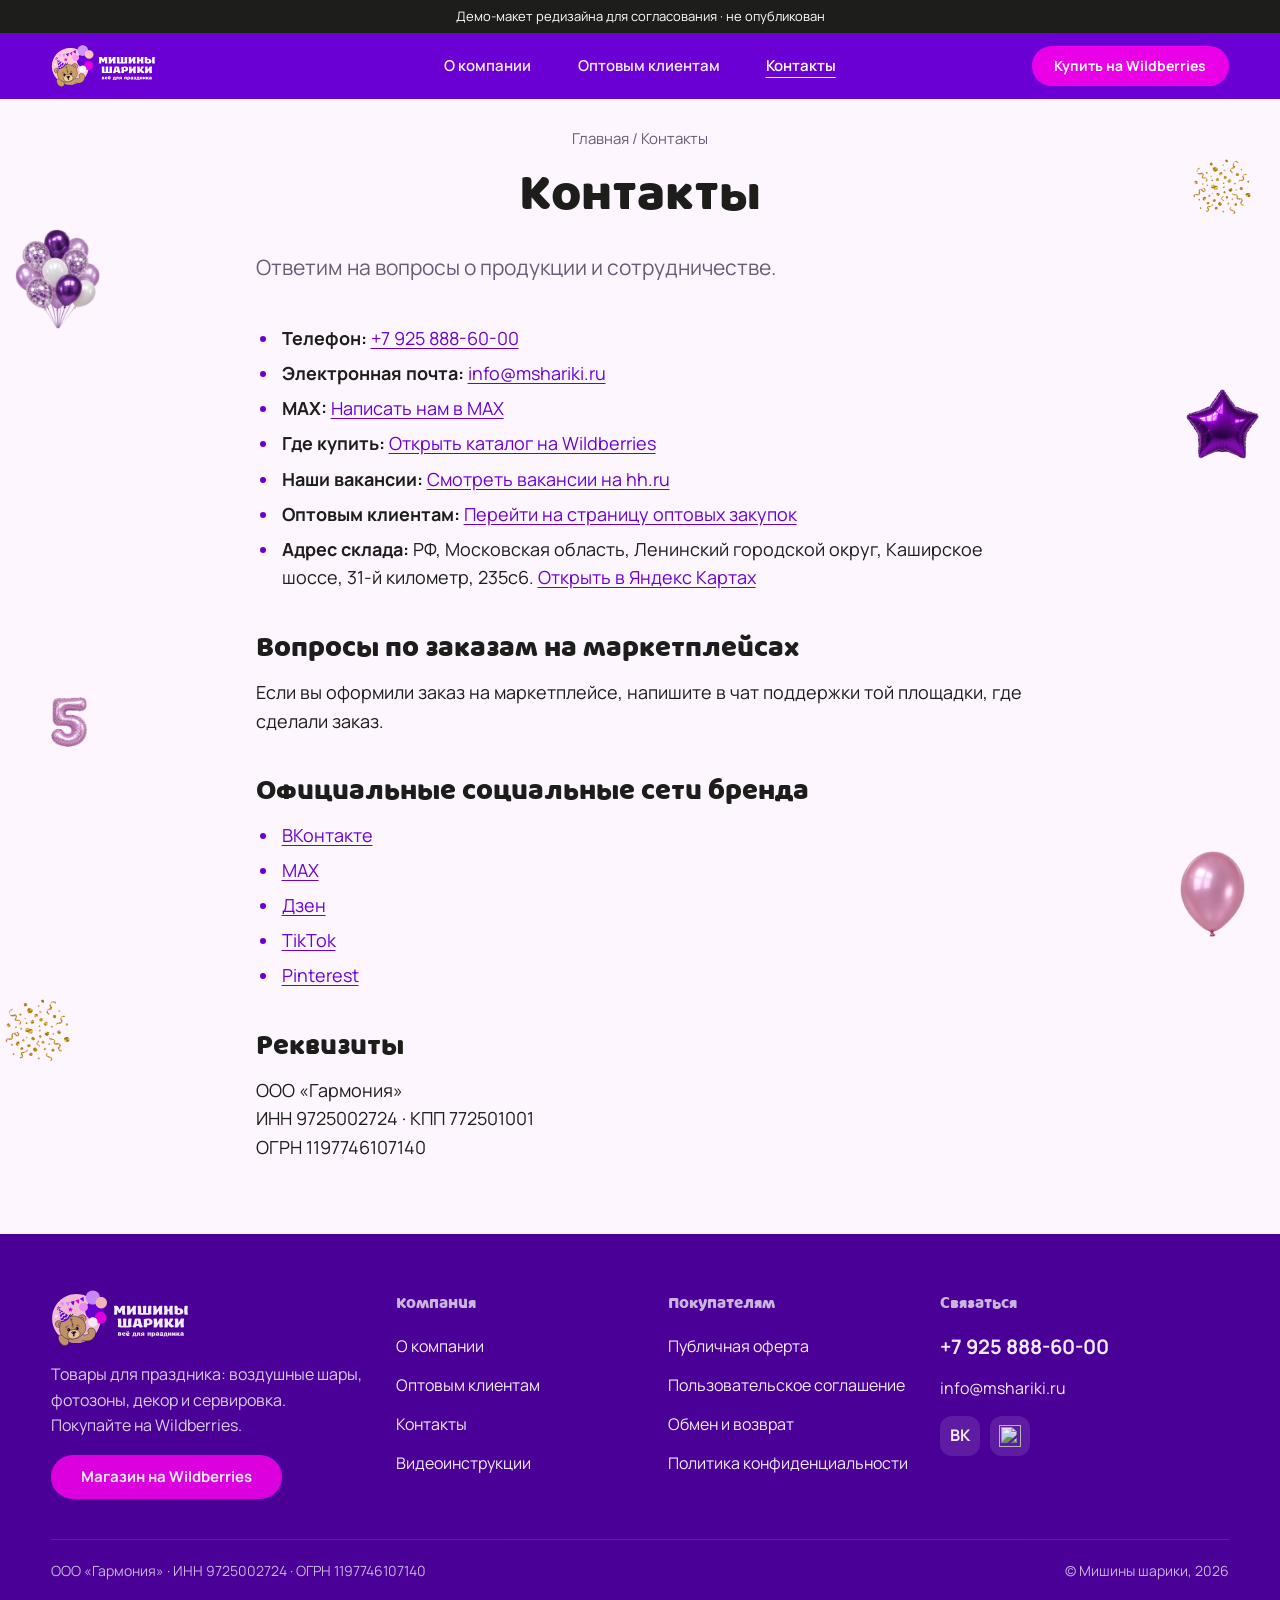
==== commit 65e6fc27: "Заменить декор внутренних страниц на изображения высокого разрешения" ====
--- a/kontakty.html
+++ b/kontakty.html
@@ -3,7 +3,7 @@
 <title>Контакты — Мишины шарики</title><meta name="robots" content="noindex">
 <link rel="preconnect" href="https://fonts.googleapis.com"><link rel="preconnect" href="https://fonts.gstatic.com" crossorigin>
 <link href="https://fonts.googleapis.com/css2?family=Manrope:wght@400;500;600;700;800&display=swap" rel="stylesheet">
-<link rel="stylesheet" href="styles.css?v=brand-review"></head><body>
+<link rel="stylesheet" href="styles.css?v=decor-hd"></head><body>
 <div class="demo-flag">Демо-макет редизайна для согласования · не опубликован</div>
 <header class="hdr" id="hdr"><div class="wrap">
 <a class="logo" href="index.html" aria-label="Мишины шарики — на главную"><img src="mishiny-shariki.svg" alt="Мишины шарики"></a>
--- a/styles.css
+++ b/styles.css
@@ -284,7 +284,7 @@
 .hero-content p{text-align:center;text-align-last:center;hyphens:manual}
 .brand-backdrop{position:relative;isolation:isolate}
 .brand-backdrop::before,.brand-backdrop::after{content:"";position:absolute;z-index:-1;pointer-events:none;top:0;bottom:0;width:clamp(65px,9vw,134px);background-repeat:no-repeat}
-.brand-backdrop::before{left:0;background-image:url(brand-bouquet.png),url(brand-five.png),url(brand-confetti.png);background-position:center 130px,65% 59%,10% 90%;background-size:85px,36px,65px}
-.brand-backdrop::after{right:0;background-image:url(brand-star.png),url(brand-balloon.png),url(brand-confetti.png);background-position:center 290px,30% 77%,center 60px;background-size:73px,65px,58px}
-@media(max-width:1080px){.brand-backdrop::before,.brand-backdrop::after{width:50px;height:95px;bottom:auto;top:2.1rem}.brand-backdrop::before{background:url(brand-five.png) center/26px auto no-repeat}.brand-backdrop::after{background:url(brand-star.png) center/41px auto no-repeat}}
-@media(max-width:460px){.brand-backdrop::before,.brand-backdrop::after{height:40px;top:5px;width:32px}.brand-backdrop::before{background-size:18px}.brand-backdrop::after{background-size:26px}}
+.brand-backdrop::before{left:0;background-image:url(decor-bouquet-hd.webp),url(decor-five-hd.webp),url(decor-confetti-hd.webp);background-position:center 130px,65% 59%,10% 90%;background-size:85px,36px,65px}
+.brand-backdrop::after{right:0;background-image:url(decor-star-hd.webp),url(decor-balloon-hd.webp),url(decor-confetti-hd.webp);background-position:center 290px,30% 77%,center 60px;background-size:73px,65px,58px}
+@media(max-width:1080px){.brand-backdrop::before,.brand-backdrop::after{width:50px;height:95px;bottom:auto;top:2.1rem}.brand-backdrop::before{background:url(decor-five-hd.webp) center/26px auto no-repeat}.brand-backdrop::after{background:url(decor-star-hd.webp) center/41px auto no-repeat}}
+@media(max-width:460px){.brand-backdrop::before,.brand-backdrop::after{height:40px;top:5px;width:32px}.brand-backdrop::before{left:10px;background-size:21px}.brand-backdrop::after{right:10px;background-size:28px}}
